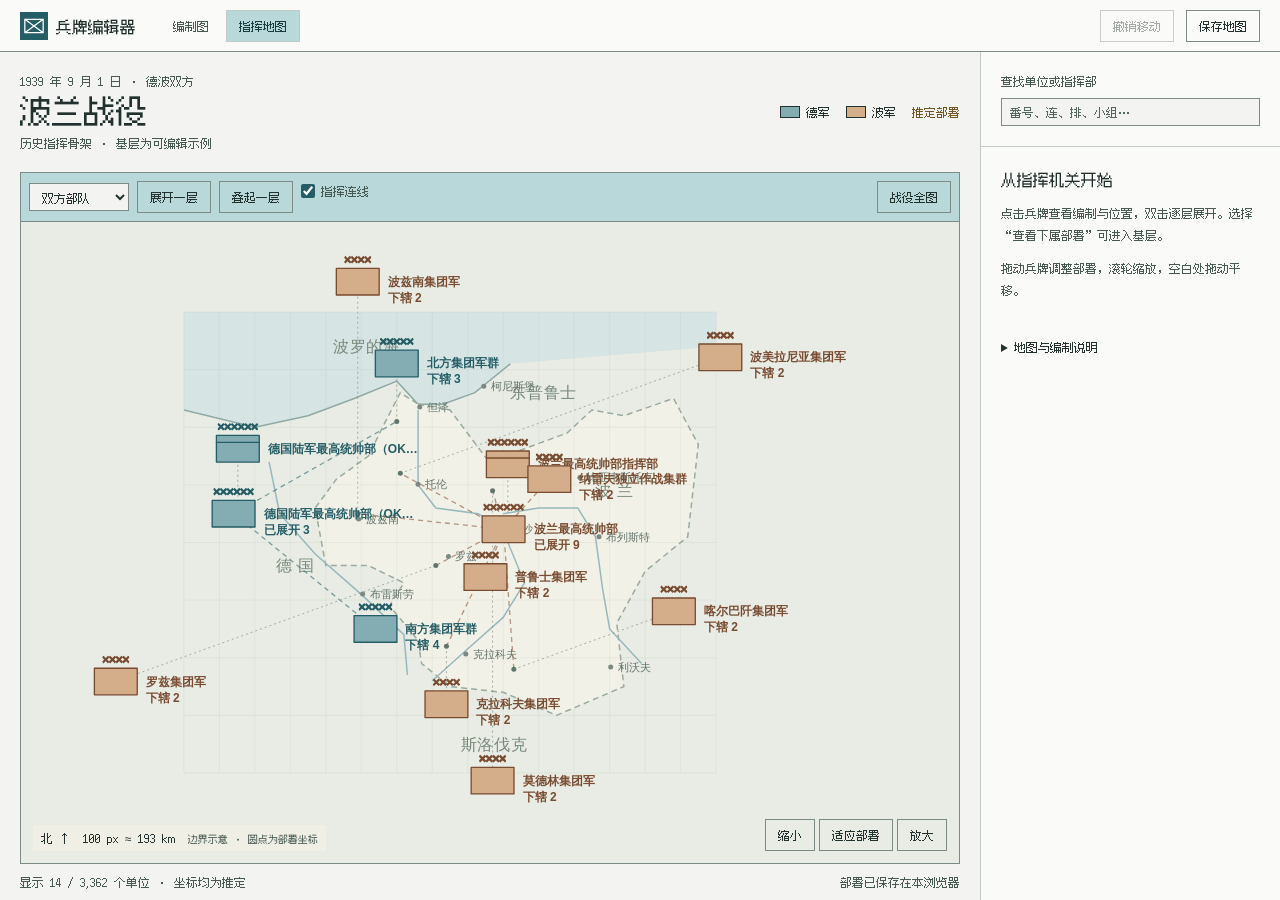
==== map.html @ c816767c "Add Poland campaign command map with editable unit deployments" ====
<!doctype html>
<html lang="zh-CN" data-skin="pixel" data-hud-palette="military" data-hud-scanlines="off">
<head>
  <meta charset="utf-8"><meta name="viewport" content="width=device-width, initial-scale=1">
  <meta name="theme-color" content="#f3f4f1"><title>波兰战役 · 指挥地图</title>
  <link rel="icon" href="data:image/svg+xml,%3Csvg xmlns='http://www.w3.org/2000/svg' viewBox='0 0 32 32'%3E%3Crect width='32' height='32' fill='%23245d65'/%3E%3Cpath d='M7 10h18v12H7zM7 10l18 12m0-12L7 22' stroke='white' fill='none'/%3E%3C/svg%3E">
  <link rel="stylesheet" href="assets/styles/editor.css"><link rel="stylesheet" href="assets/hud/fonts.css"><link rel="stylesheet" href="assets/hud/pixel-hud.css"><link rel="stylesheet" href="assets/styles/hud-editor.css"><link rel="stylesheet" href="assets/styles/map.css?v=command-map-1">
  <script src="src/core/config.js" defer></script><script src="src/data/presets.js" defer></script><script src="src/render/projection.js" defer></script><script src="src/render/symbols.js?v=rank-dot-spacing" defer></script><script src="src/data/poland-1939.js?v=command-map-1" defer></script><script src="src/map/model.js?v=command-map-1" defer></script><script src="src/map/controller.js?v=command-map-1" defer></script>
</head>
<body class="command-map-page">
<header class="topbar"><a class="brand" href="index.html"><span class="brand-mark"><svg viewBox="0 0 24 18"><path d="M1 1h22v16H1zM1 1l22 16M23 1 1 17" fill="none" stroke="currentColor" stroke-width="1.5"/></svg></span>兵牌编辑器</a><nav class="workspace-nav" aria-label="工作区"><a href="index.html">编制图</a><a href="map.html" aria-current="page">指挥地图</a></nav><div class="topbar-actions"><button id="map-undo" class="button hud-btn" disabled>撤销移动</button><button id="map-export" class="button hud-btn">保存地图</button></div></header>
<main class="map-shell">
<section class="map-workspace" aria-label="指挥地图工作区">
  <header class="map-heading"><div><p class="map-eyebrow">1939 年 9 月 1 日 · 德波双方</p><h1>波兰战役</h1><p class="map-note">历史指挥骨架 · 基层为可编辑示例</p></div><div class="map-legend"><span><i class="german-key"></i>德军</span><span><i class="polish-key"></i>波军</span><span class="estimate-tag">推定部署</span></div></header>
  <div class="map-toolbar"><label class="sr-only" for="map-side">显示阵营</label><select id="map-side"><option value="both">双方部队</option><option value="german">德军</option><option value="polish">波军</option></select><button id="map-expand" class="button hud-btn">展开一层</button><button id="map-collapse" class="button hud-btn">叠起一层</button><label class="map-check"><input type="checkbox" id="map-links" checked>指挥连线</label><button id="map-overview" class="button hud-btn">战役全图</button></div>
  <div class="map-board" id="map-board"><svg id="map-svg" role="group" tabindex="0" aria-label="可缩放和拖动的波兰战役指挥地图"><g id="map-world"><g id="map-geography"></g><g id="map-detail-grid"></g><g id="map-connections"></g><g id="map-anchors"></g><g id="map-markers"></g></g></svg><div class="map-focus" id="map-focus" hidden><button id="map-exit-focus" class="button hud-btn">返回全局</button><span id="map-focus-name"></span></div><div class="map-mapkey"><span>北 ↑</span><span id="map-scale"></span><small>边界示意 · 圆点为部署坐标</small></div><div class="map-zoom"><button id="map-zoom-out" class="button hud-btn">缩小</button><button id="map-fit" class="button hud-btn">适应部署</button><button id="map-zoom-in" class="button hud-btn">放大</button></div></div>
  <footer class="map-footer"><span id="map-status" role="status"></span><span id="map-save-status">部署保存在本浏览器</span></footer>
</section>
<aside class="map-sidebar" aria-label="指挥体系与位置">
  <div class="map-search"><label for="map-search">查找单位或指挥部</label><input id="map-search" type="search" placeholder="番号、连、排、小组…" autocomplete="off"><div id="map-search-results" hidden></div></div>
  <section id="map-inspector"><div class="map-empty"><h2>从指挥机关开始</h2><p>点击兵牌查看编制与位置，双击逐层展开。选择“查看下属部署”可进入基层。</p><p>拖动兵牌调整部署，滚轮缩放，空白处拖动平移。</p></div></section>
  <details class="map-sources"><summary>地图与编制说明</summary><p id="map-scope"></p><div id="map-source-links"></div><p>员额与装备仅统计本示例编制，不代表参战实际总数。所有单位和指挥部坐标均可编辑。</p></details>
</aside>
</main>
<div id="map-tooltip" class="map-tooltip" role="tooltip" hidden></div>
<div id="map-context" class="unit-context-menu" hidden><button data-map-action="toggle">展开 / 折叠下级</button><button data-map-action="focus">查看下属部署</button><button data-map-action="lock">锁定 / 解锁展开</button></div>
<div class="sr-only" id="map-announcement" aria-live="polite"></div>
</body></html>
---- assets/styles/editor.css ----
:root {
  color-scheme: light;
  --paper: #f7f8f6;
  --panel: #fcfdfa;
  --board: #eef2ef;
  --line: #dce2de;
  --text: #1e2b2b;
  --secondary: #4e5d5b;
  --muted: #5e6d69;
  --accent: #1c5961;
  --accent-dark: #174952;
  --accent-light: #d7e8e8;
  --control: 6px;
  --ease: cubic-bezier(.2, .65, .3, 1);
  font: 14px/1.45 -apple-system, BlinkMacSystemFont, "PingFang SC", "Microsoft YaHei", "Noto Sans CJK SC", sans-serif;
  font-variant-numeric: tabular-nums;
  color: var(--text);
  background: var(--paper);
}
*, *::before, *::after { box-sizing: border-box; }
body, h1, h2, h3, p { margin: 0; }
button, input, select { font: inherit; color: inherit; }
button { cursor: pointer; }
button, input, select { -webkit-tap-highlight-color: transparent; }
button { transition: background-color 120ms var(--ease), color 120ms var(--ease), border-color 120ms var(--ease); }
button:disabled { cursor: default; opacity: .36; }
:focus-visible { outline: 2px solid var(--accent); outline-offset: 2px; }
[hidden] { display: none !important; }
.unit-context-menu {
  position: fixed;
  z-index: 100;
  min-width: 176px;
  max-width: calc(100vw - 16px);
  padding: 4px;
  border: 1px solid var(--line);
  border-radius: var(--control);
  background: var(--panel);
  box-shadow: 0 4px 16px #1e2b2b18;
}
.unit-context-menu button {
  display: block;
  width: 100%;
  min-height: 32px;
  padding: 6px 12px;
  border: 0;
  border-radius: 3px;
  background: transparent;
  text-align: left;
}
.unit-context-menu button:hover:not(:disabled), .unit-context-menu button:focus-visible {
  background: #e5edeb;
}
.muted { color: var(--muted); }
[data-icon] { display: inline-grid; place-items: center; flex: none; }
.icon { width: 16px; height: 16px; display: block; }
.icon-button {
  width: 32px;
  height: 32px;
  display: inline-grid;
  place-items: center;
  padding: 0;
  border: 1px solid transparent;
  border-radius: var(--control);
  color: var(--secondary);
  background: transparent;
}
.icon-button:hover:not(:disabled), .secondary:hover { color: var(--text); background: #ebefeb; }
.icon-button[aria-pressed="true"] { color: var(--accent); background: #e5edeb; border-color: #d8e3df; }
.button {
  min-height: 36px;
  display: inline-flex;
  align-items: center;
  justify-content: center;
  gap: 8px;
  padding: 0 12px;
  border: 1px solid transparent;
  border-radius: var(--control);
  font-weight: 500;
  white-space: nowrap;
}
.primary { background: var(--accent); color: white; }
.primary:hover { background: var(--accent-dark); }
.secondary { border-color: var(--line); background: var(--panel); color: var(--secondary); }

.topbar {
  height: 64px;
  display: flex;
  align-items: center;
  gap: 20px;
  padding: 0 24px;
  border-bottom: 1px solid var(--line);
  background: var(--panel);
}
.brand { display: flex; align-items: center; gap: 12px; white-space: nowrap; font-size: 17px; font-weight: 600; }
.brand-mark { width: 36px; height: 36px; display: grid; place-items: center; border-radius: var(--control); background: var(--accent); }
.brand-mark svg { width: 22px; height: 17px; color: white; }
.topbar-section { padding-left: 20px; border-left: 1px solid var(--line); color: var(--muted); font-size: 13px; }
.topbar-actions { display: flex; align-items: center; gap: 16px; margin-left: auto; }
.history { display: flex; gap: 4px; padding-right: 16px; border-right: 1px solid var(--line); }
.preset-edit-actions { display: flex; gap: 8px; }
.workbench { display: grid; grid-template-columns: minmax(0, 1fr) 288px; height: calc(100dvh - 64px); min-height: 560px; }
.workspace { display: flex; flex-direction: column; min-width: 0; padding: 24px 32px 0; }
.document-head { display: flex; align-items: flex-end; justify-content: space-between; gap: 16px; margin-bottom: 20px; }
.document-info { min-width: 0; }
.chart-library { position: relative; width: fit-content; }
.section-index { display: flex; align-items: center; gap: 6px; color: var(--accent); font-size: 12px; font-weight: 500; cursor: pointer; list-style: none; min-height: 28px; border-radius: var(--control); }
.section-index::-webkit-details-marker { display: none; }
.section-index:hover { color: var(--accent-dark); }
.section-index [data-icon="chevron"] .icon { width: 12px; height: 12px; }
.chart-library[open] [data-icon="chevron"] { transform: rotate(180deg); }
.library-panel { position: absolute; z-index: 4; top: calc(100% + 4px); left: 0; width: min(300px, calc(100vw - 32px)); border: 1px solid #ccd8d4; border-radius: 8px; background: var(--panel); box-shadow: 0 4px 16px #1e2b2b10; }
.library-head { display: flex; align-items: baseline; justify-content: space-between; padding: 12px 12px 8px; color: var(--muted); font-size: 12px; }
.library-head h2 { color: var(--text); font-size: 13px; font-weight: 600; }
.chart-list { display: grid; gap: 4px; padding: 4px 8px 8px; max-height: min(320px, 52dvh); overflow: auto; }
.chart-list-row { display: grid; grid-template-columns: minmax(0, 1fr) 32px; align-items: center; gap: 4px; }
.chart-delete:hover { color: #853d36; }
.chart-entry { width: 100%; display: grid; grid-template-columns: 20px minmax(0, 1fr) 16px; gap: 8px; align-items: center; text-align: left; padding: 8px; border: 1px solid transparent; border-radius: var(--control); background: transparent; }
.chart-entry:hover { background: #eef3ef; }
.chart-entry[aria-current="true"] { border-color: #d8e3df; background: #e5edeb; }
.chart-entry > [data-icon] { color: var(--accent); }
.chart-entry-name { display: block; white-space: nowrap; overflow: hidden; text-overflow: ellipsis; }
.chart-entry-detail { display: block; color: var(--muted); font-size: 12px; }
.title-line { display: flex; align-items: center; gap: 8px; margin: 4px 0; min-height: 48px; }
h1 { font-family: "Songti SC", "Noto Serif CJK SC", SimSun, serif; font-size: 40px; line-height: 1.2; font-weight: 600; overflow: hidden; white-space: nowrap; text-overflow: ellipsis; }
#chart-description { font-size: 13px; }
#title-input { width: min(100%, 360px); font-size: 28px; line-height: 1.3; padding: 4px 8px; }
.document-actions { display: flex; flex-wrap: wrap; justify-content: flex-end; gap: 6px; margin-bottom: 2px; }
.document-actions .button { white-space: nowrap; }

.drawing {
  position: relative;
  display: flex;
  flex-direction: column;
  flex: 1;
  min-height: 360px;
  border: 1px solid #ccd8d4;
  border-radius: 8px;
  background: var(--board);
}
.drawing-head {
  display: flex;
  align-items: center;
  justify-content: space-between;
  height: 48px;
  flex: none;
  padding: 0 12px 0 16px;
  border-bottom: 1px solid var(--line);
  border-radius: 7px 7px 0 0;
  background: #f4f7f4;
}
.drawing-label, .view-tools { display: flex; align-items: center; gap: 8px; color: var(--secondary); }
.drawing-label h2 { font-size: 13px; font-weight: 500; }
.view-tools { gap: 4px; }
.stage {
  position: relative;
  flex: 1;
  overflow: clip;
  border-radius: 0 0 7px 7px;
  isolation: isolate;
  touch-action: none;
  user-select: none;
  background-image: radial-gradient(circle, #bccac4 0.75px, transparent 1px);
  background-size: var(--grid-step, 20px) var(--grid-step, 20px);
  background-position: var(--grid-x, 0) var(--grid-y, 0);
}
.stage:focus-visible { outline-offset: -2px; }
.stage.is-pan, .stage.is-pan .unit { cursor: grab; }
.stage.is-panning, .stage.is-panning .unit { cursor: grabbing; }
.stage.is-placing, .stage.is-placing .unit { cursor: crosshair; }
.world { position: absolute; inset: 0 auto auto 0; transform-origin: 0 0; }
.connections { position: absolute; width: 1px; height: 1px; overflow: visible; pointer-events: none; }
.connections path { fill: none; stroke: #708e8b; stroke-width: 1.5; stroke-linejoin: round; }
.units { position: absolute; inset: 0 auto auto 0; }
.unit {
  position: absolute;
  display: grid;
  justify-items: center;
  grid-template-columns: minmax(0, 1fr);
  grid-template-rows: 18px 48px 24px;
  width: 76px;
  padding: 0;
  transform: translate(-50%, -42px);
  border: 0;
  background: transparent;
  cursor: grab;
}
.unit-rank { align-self: end; height: 18px; color: var(--accent-dark); }
.rank-mark { display: block; width: 32px; height: 16px; }
.unit-symbol { display: block; width: 76px; height: 48px; color: #174c55; overflow: visible; }
.symbol-frame { fill: #76b6c0; }
.symbol-ink { fill: none; stroke: currentColor; stroke-width: 2.3; stroke-linecap: round; stroke-linejoin: round; }
.symbol-ink .dot { fill: currentColor; stroke: none; }
.unit-label {
  align-self: center;
  max-width: 144px;
  overflow: hidden;
  white-space: nowrap;
  text-overflow: ellipsis;
  padding: 0 4px;
  background: transparent;
  line-height: var(--label-height, 20px);
  font-size: var(--label-size, 14px);
  font-weight: 500;
}
.unit.root .unit-label { font-weight: 600; }
.unit.has-strength { grid-template-rows: 18px 48px minmax(36px, auto); }
.plate-strength { display: block; color: var(--secondary); font-size: max(12px, calc(var(--label-size, 14px) * .85)); line-height: 1.2; font-weight: 400; }
.unit.has-composition { grid-template-rows: 18px 48px; }
.unit.has-composition .unit-label { position: absolute; top: 16px; left: calc(100% + 12px); max-width: 156px; text-align: left; font-size: clamp(14px, var(--label-size, 14px), 20px); line-height: 20px; }
.unit.has-composition .plate-strength { font-size: clamp(12px, calc(var(--label-size, 14px) * .9), 17px); line-height: 16px; }
.unit.label-right .unit-label { position: absolute; left: calc(100% + 12px); top: 20px; }
.unit.reference-root .unit-symbol { transform: scale(1.28); }
.unit.reference-root .unit-rank { transform: translateY(-6px); }
.unit.reference-root .unit-label { left: calc(100% + 20px); }
.stack-frame { fill: #5e9ca8; }
.stack-count { position: absolute; top: 44px; left: calc(100% + 16px); white-space: nowrap; padding: 0 3px; background: transparent; color: var(--accent); font-size: max(12px, calc(var(--label-size, 14px) * .85)); line-height: 16px; pointer-events: none; }
.unit-lock { position: absolute; top: 2px; right: 3px; color: var(--accent-dark); pointer-events: none; }
.unit-lock .icon { display: block; width: 13px; height: 13px; }
.unit-disclosure { position: absolute; top: 2px; left: 3px; color: var(--accent-dark); pointer-events: none; }
.unit-disclosure .icon { display: block; width: 13px; height: 13px; }
.unit[aria-expanded="false"] .unit-disclosure { transform: rotate(-90deg); }
.formation-tools { display: flex; gap: 4px; margin-left: auto; margin-right: 12px; }
.formation-tools .button { min-height: 28px; padding-inline: 6px; font-size: 12px; }
.canvas-tip.is-feedback { color: #853d36; }
.unit::after {
  content: "";
  position: absolute;
  top: 14px;
  left: -4px;
  width: 84px;
  height: 56px;
  pointer-events: none;
  border: 1px solid transparent;
  border-radius: 2px;
}
.unit:hover::after, .unit[aria-pressed="true"]::after { border-color: #628d8d; }
.unit.reference-root::after { top: 8px; left: -14px; width: 104px; height: 68px; }
.unit.drop-target::after { border: 2px dashed var(--accent); }
.unit.moving { opacity: .6; }
.drawing-foot { position: absolute; inset: auto 12px 12px 16px; display: flex; align-items: center; justify-content: space-between; gap: 12px; pointer-events: none; }
.canvas-tip { font-size: 12px; color: var(--secondary); background: var(--board); }
kbd { display: inline-block; padding: 1px 5px; margin-right: 4px; background: var(--panel); border: 1px solid #cbd7d1; border-radius: 4px; font: inherit; }
.zoom { display: flex; align-items: center; gap: 2px; padding: 2px; pointer-events: auto; background: var(--panel); border: 1px solid #d2dcd7; border-radius: 7px; }
.zoom .icon-button { width: 28px; height: 28px; }
.zoom .zoom-action { width: auto; padding: 0 6px; white-space: nowrap; font-size: 12px; }
#zoom-level { width: 44px; text-align: center; color: var(--secondary); font-size: 12px; }
.zoom-divider { width: 1px; height: 16px; background: var(--line); margin: 0 2px; }
.empty-state {
  position: absolute;
  inset: 0;
  display: grid;
  place-content: center;
  justify-items: center;
  gap: 8px;
  text-align: center;
  pointer-events: none;
}
#empty-symbol { margin-bottom: 8px; color: var(--accent); }
.empty-state h3 { font-size: 18px; font-weight: 500; }
.empty-state p { color: var(--secondary); }
.statusbar { display: flex; align-items: center; justify-content: space-between; gap: 8px; flex: 0 0 44px; color: var(--muted); font-size: 12px; }
.save-status { display: flex; align-items: center; gap: 6px; }
.save-status [data-icon] { color: var(--accent); }

.sidebar { min-width: 0; overflow: auto; background: var(--panel); border-left: 1px solid var(--line); }
.panel-tabs { display: flex; gap: 16px; padding: 0 16px; border-bottom: 1px solid var(--line); }
.panel-tabs button { position: relative; flex: 1; height: 52px; border: 0; border-bottom: 2px solid transparent; background: transparent; color: var(--muted); font-weight: 500; }
.panel-tabs button:hover { color: var(--accent); background: #f4f7f3; }
.panel-tabs [aria-selected="true"] { border-bottom-color: var(--accent); color: var(--accent); }
.panel-tabs button:focus-visible { outline-offset: -4px; }
[role="tabpanel"] { padding: 20px 16px 24px; }
.panel-intro { margin-bottom: 20px; }
.panel-intro h2 { display: flex; align-items: baseline; justify-content: space-between; font-size: 17px; font-weight: 600; margin-bottom: 4px; }
.panel-intro h2 span { color: var(--muted); font-size: 12px; font-weight: 400; }
.panel-intro p, .panel-placeholder { color: var(--muted); font-size: 13px; }
.preset-heading { display: flex; align-items: center; justify-content: space-between; gap: 8px; margin-bottom: 8px; }
.preset-heading h2 { margin: 0; }
#manage-presets { min-height: 32px; padding-inline: 8px; font-size: 12px; }
.palette-modes { display: flex; align-items: center; gap: 4px; margin-bottom: 16px; }
.palette-modes .button { min-height: 32px; padding-inline: 8px; background: transparent; color: var(--secondary); font-size: 12px; }
.palette-modes .button:hover { background: #eef3ef; }
.palette-modes [aria-pressed="true"] { border-color: #d8e3df; background: #e5edeb; color: var(--accent); }
#preset-count { margin-left: auto; color: var(--muted); font-size: 12px; }
.preset-group + .preset-group { margin-top: 20px; }
.preset-group h3, .placement-guide h3 { margin-bottom: 8px; color: var(--secondary); font-size: 12px; font-weight: 500; }
.preset-grid { display: grid; grid-template-columns: repeat(2, minmax(0, 1fr)); gap: 8px; }
.preset {
  position: relative;
  min-height: 76px;
  display: grid;
  place-items: center;
  align-content: center;
  gap: 4px;
  padding: 4px 8px 8px;
  border: 1px solid var(--line);
  border-radius: 6px;
  background: #f7f9f6;
  cursor: grab;
  touch-action: none;
  user-select: none;
}
.preset:hover { border-color: #a9c0ba; background: #edf4f0; }
.preset[aria-pressed="true"] { border-color: var(--accent); background: #e5efed; }
.preset-mark { display: grid; justify-items: center; color: var(--accent); }
.preset-mark .rank-mark { width: 24px; height: 12px; }
.preset-mark .unit-symbol { width: 42px; height: 27px; }
.preset-name { font-size: 13px; line-height: 16px; }
.formation-palette .preset-grid { grid-template-columns: 1fr; gap: 4px; }
.formation-palette .preset { min-height: 48px; display: grid; grid-template-columns: 44px minmax(0, 1fr); justify-items: start; gap: 8px; padding: 4px 24px 4px 8px; text-align: left; }
.formation-palette .preset-mark .rank-mark { height: 10px; }
.formation-palette .preset-mark .unit-symbol { width: 32px; height: 20px; }
.formation-palette .preset-copy { min-width: 0; }
.formation-palette .preset-name, .preset-detail { display: block; overflow: hidden; white-space: nowrap; text-overflow: ellipsis; }
.preset-detail { margin-top: 2px; color: var(--muted); font-size: 12px; line-height: 16px; }
.preset-grip { position: absolute; top: 6px; right: 6px; color: #6f827c; }
.placement-guide { margin-top: 24px; padding-top: 16px; border-top: 1px solid var(--line); }
.placement-guide > div { display: flex; align-items: flex-start; gap: 8px; margin-top: 12px; color: var(--secondary); }
.placement-guide > div > span { margin-top: 1px; }
.placement-guide strong, .placement-guide small { display: block; font-size: 12px; font-weight: 400; }
.placement-guide small { margin-top: 2px; color: var(--muted); }
.inspector-preview { display: grid; justify-items: center; gap: 8px; padding: 16px 8px; margin-bottom: 16px; background: var(--board); border: 1px solid var(--line); border-radius: 8px; overflow-wrap: anywhere; }
#inspector-symbol { display: grid; justify-items: center; color: var(--accent); }
#inspector-caption { color: var(--secondary); }
label { display: grid; gap: 4px; margin-bottom: 12px; color: var(--secondary); font-size: 13px; }
input, select { min-width: 0; width: 100%; height: 36px; padding: 0 8px; border: 1px solid #cbd7d1; border-radius: var(--control); background: var(--panel); color: var(--text); }
.delete-button { margin-top: 4px; color: #853d36; border-color: #e9d9d2; background: transparent; }
.delete-button:hover { background: #f4eae5; }
#fold-peers { margin-right: 4px; margin-top: 4px; }
#fold-branch { margin-right: 4px; margin-top: 4px; }
.unit-meta { color: var(--secondary); margin-bottom: 8px; font-size: 13px; }
.preset-parts { min-width: 0; padding: 0; margin: 0 0 12px; border: 0; }
.preset-parts legend { padding: 0; margin-bottom: 4px; color: var(--secondary); font-size: 13px; }
.drag-preview { position: fixed; z-index: 10; left: 0; top: 0; color: var(--accent); pointer-events: none; }
.drag-preview .rank-mark { margin: 0 auto; }
dialog { max-width: min(400px, calc(100vw - 32px)); width: 100%; padding: 24px; color: var(--text); background: var(--panel); border: 1px solid #cbd7d1; border-radius: 12px; }
dialog::backdrop { background: #1e2b2b48; }
dialog h2 { font-size: 20px; font-weight: 500; }
dialog p { margin: 8px 0 16px; color: var(--secondary); }
.dialog-actions { display: flex; justify-content: flex-end; gap: 8px; margin-top: 20px; }
#preset-dialog, #preset-manager { max-width: min(480px, calc(100vw - 24px)); max-height: calc(100dvh - 24px); }
.manager-heading { display: flex; justify-content: space-between; align-items: center; gap: 8px; }
.manager-heading .button { font-size: 12px; padding-inline: 8px; min-height: 32px; }
.manager-catalog { margin: 20px 0 16px; }
.manager-catalog h3 { color: var(--secondary); font-size: 13px; font-weight: 500; margin-bottom: 8px; }
#whole-preset-list { display: grid; gap: 4px; max-height: 38dvh; overflow: auto; }
.whole-preset-row { display: grid; grid-template-columns: minmax(0, 1fr) auto auto 32px; gap: 8px; align-items: center; padding: 8px; border: 1px solid var(--line); border-radius: var(--control); }
.whole-preset-row .button { min-height: 32px; padding-inline: 8px; font-size: 12px; }
.whole-preset-row .icon-button { grid-column: 4; }
#open-template-canvas { margin-bottom: 12px; }
#edit-unit-staff { margin: 0 4px 8px 0; }
#staff-dialog { max-width: min(480px, calc(100vw - 24px)); max-height: calc(100dvh - 24px); }
.staff-columns, .staff-row { display: grid; grid-template-columns: minmax(0, 1fr) 64px 40px 32px; gap: 8px; align-items: center; }
.staff-columns { margin-bottom: 8px; color: var(--secondary); font-size: 12px; }
.staff-row { margin-bottom: 8px; }
.staff-row input[type="checkbox"] { width: 16px; height: 16px; margin: 0; justify-self: center; accent-color: var(--accent); }
#staff-dialog #staff-total { margin-bottom: 0; }
#staff-dialog .dialog-error { color: #853d36; font-size: 13px; }
#preset-manager .dialog-error, #delete-dialog .dialog-error { color: #853d36; font-size: 13px; }
#delete-dialog .delete-button { margin: 0; }
.preset-picker { margin-top: 16px; }
.preset-form-grid { display: grid; grid-template-columns: repeat(2, minmax(0, 1fr)); gap: 8px; }
.preset-parts p { margin: 0 0 8px; font-size: 12px; color: var(--muted); }
.part-row { display: grid; grid-template-columns: minmax(0, 1fr) 64px 32px; align-items: center; gap: 8px; margin-bottom: 8px; }
#preset-dialog .preset-error { color: #853d36; font-size: 13px; }
.sr-only { position: absolute; width: 1px; height: 1px; padding: 0; margin: -1px; overflow: hidden; clip-path: inset(50%); white-space: nowrap; }

@media (max-width: 1000px) {
  .workbench { grid-template-columns: minmax(0, 1fr) 248px; }
  .workspace { padding-inline: 20px; }
}
@media (max-width: 700px) {
  .topbar { height: 56px; padding: 0 12px; gap: 8px; }
  .brand { font-size: 15px; gap: 8px; }
  .brand-mark { width: 32px; height: 32px; }
  .topbar-section { display: none; }
  .topbar-actions { gap: 8px; }
  .history { padding-right: 4px; gap: 0; }
  .workbench { display: flex; flex-direction: column; height: auto; min-height: calc(100dvh - 56px); }
  .workspace { padding: 12px 12px 0; flex: 1; }
  .document-head { margin-bottom: 12px; gap: 8px; }
  .title-line { min-height: 36px; }
  h1 { font-size: 28px; }
  .drawing { height: clamp(300px, 51dvh, 520px); flex: none; min-height: 0; }
  .statusbar { flex-basis: 32px; }
  .sidebar { border: 0; border-top: 1px solid var(--line); }
  .panel-tabs button { height: 44px; }
  [role="tabpanel"] { padding-top: 12px; }
  #preset-groups { display: flex; flex-wrap: wrap; gap: 12px; }
  .preset-group { flex: 1 0 min(100%, 280px); }
  .preset-group + .preset-group { margin-top: 0; }
  .preset-grid { grid-template-columns: repeat(4, minmax(0, 1fr)); }
  .formation-palette .preset-grid { grid-template-columns: repeat(2, minmax(0, 1fr)); }
  .formation-palette .preset { padding-right: 8px; }
  .panel-intro { margin-bottom: 12px; }
  .placement-guide { display: none; }
  .preset { min-height: 64px; }
  .preset-grip { display: none; }
  .canvas-tip kbd { display: none; }
}
@media (max-width: 760px) {
  .drawing-head { height: auto; min-height: 40px; flex-wrap: wrap; gap: 4px; padding-block: 4px 8px; }
  .formation-tools { order: 1; flex-basis: 100%; margin: 0; }
  .formation-tools .button { flex: 1; }
}
@media (max-width: 400px) {
  .topbar:has(.preset-edit-actions:not([hidden])) .brand > span:last-child { display: none; }
  .preset-edit-actions { gap: 4px; }
  .preset-edit-actions .button { padding-inline: 8px; }
}
@media (prefers-reduced-motion: reduce) {
  button { transition: none; }
}

.unit.moving { pointer-events: none; }
.save-failed [data-icon] { display: none; }
#empty-symbol .rank-mark { margin-inline: auto; }
---- assets/hud/fonts.css ----
/* Fusion Pixel by TakWolf. SIL Open Font License 1.1, see FONT-LICENSE. */
@font-face {
  font-family: "Fusion Pixel 12px Proportional SC";
  font-style: normal;
  font-weight: 400;
  font-display: swap;
  src: url("./fusion-pixel-12px-proportional-sc-latin-400-normal.woff2") format("woff2");
}
@font-face {
  font-family: "Fusion Pixel 12px Monospaced SC";
  font-style: normal;
  font-weight: 400;
  font-display: swap;
  src: url("./fusion-pixel-12px-monospaced-sc-latin-400-normal.woff2") format("woff2");
}
---- assets/hud/pixel-hud.css ----
/*!
 * Pixel HUD skin: a flight-computer look for any web page.
 * Pixel CJK type, square edges, title-bar strips, CRT scanlines, gauge
 * sliders, lamp switches and inverted keys, layered over a palette.
 *
 * Turn it on with data-skin="pixel" on <html> (or any container).
 * Colors come from --hud-* tokens: load palettes.css and pick one with
 * data-hud-palette, or map your app's own colors onto the tokens
 * (references/integration.md). Fonts: fonts.css.
 *
 * MIT. Fusion Pixel font: OFL-1.1, TakWolf.
 */

/* ------------------------------------------------------------------
   Tokens. :where() keeps every default at zero specificity, so a
   palette or your own mapping always wins without !important.
   ------------------------------------------------------------------ */
:where(:root) {
  /* Surfaces and text (Starward palette as the fallback). */
  --hud-bg: #050a17;
  --hud-panel: #0a1530;
  --hud-hover: #12244a;
  --hud-selected: #1a3363;
  --hud-border: #4f86c6;
  --hud-text: #dbe9fb;
  --hud-text-muted: #aac6e6;
  --hud-text-dim: #8fb0d6;
  --hud-accent: #8fd3ff;
  --hud-accent-contrast: #04102a;

  /* HUD roles, derived from the above unless a palette sets them. */
  --hud-bar: var(--hud-accent);            /* title bars, selected tabs, keys on hover */
  --hud-bar-text: var(--hud-accent-contrast);
  --hud-green: #5cd98a;                    /* "on": lamps, emphasis, focus, caret */
  --hud-green-contrast: #06210f;           /* text on a green key */
  --hud-yellow: #ffd23f;                   /* values, tags, inline code */
  --hud-orange: #ff9a2e;                   /* notes, warnings */
  --hud-red: #ff5d5d;                      /* danger */
  --hud-info: #6366f1;                     /* a second action color */
  --hud-scanline: rgba(0, 0, 0, 0.16);     /* 0 to turn the lines off */

  /* Type. The pixel faces are drawn on a 12px grid: 12/24px stay sharpest. */
  --hud-font: "Fusion Pixel 12px Proportional SC", "Fusion Pixel 12px Monospaced SC", "PingFang SC", "Microsoft YaHei", sans-serif;
  --hud-font-mono: "Fusion Pixel 12px Monospaced SC", "Fusion Pixel 12px Proportional SC", ui-monospace, monospace;

  /* Soft tints used by table and code heads. */
  --hud-bar-soft: color-mix(in srgb, var(--hud-bar) 22%, var(--hud-bg));
  --hud-bar-line: color-mix(in srgb, var(--hud-bar) 60%, var(--hud-bg));

  /* Spacing: a 4px grid, 2px for details (references/design-system.md). */
  --hud-space-1: 2px;
  --hud-space-2: 4px;
  --hud-space-3: 8px;
  --hud-space-4: 12px;
  --hud-space-5: 16px;
  --hud-space-6: 24px;
  --hud-space-7: 32px;

  /* Type scale. 12 and 24 sit on the pixel grid and are the sharpest. */
  --hud-text-xs: 12px;
  --hud-text-sm: 14px;
  --hud-text-md: 16px;
  --hud-text-lg: 24px;
  --hud-text-xl: 36px;

  /* Control heights: small, default, large. */
  --hud-control-sm: 24px;
  --hud-control-md: 28px;
  --hud-control-lg: 32px;

  /* Overlays only: a hard, offset shadow, like a panel laid over the screen. */
  --hud-shadow: 3px 3px 0 0 color-mix(in srgb, #000 45%, transparent);
}

/* ------------------------------------------------------------------
   Globals under the skin: type, edges, selection, scrollbars, focus,
   scanlines. Nothing here changes layout.
   ------------------------------------------------------------------ */
[data-skin="pixel"] {
  font-family: var(--hud-font);
  font-size: var(--hud-text-sm);
  line-height: 1.6;
  color: var(--hud-text);
  background: var(--hud-bg);
  -webkit-font-smoothing: none;
  -moz-osx-font-smoothing: auto;
  text-rendering: optimizeSpeed;
}
/* Without a palette the Starward defaults apply, which are dark. */
[data-skin="pixel"]:not([data-hud-palette]) { color-scheme: dark; }
[data-skin="pixel"] :is(code, kbd, samp, pre, .hud-mono) {
  font-family: var(--hud-font-mono);
}

/* Square, hard-edged everything. !important beats inline and utility radii. */
[data-skin="pixel"],
[data-skin="pixel"] *,
[data-skin="pixel"] *::before,
[data-skin="pixel"] *::after {
  border-radius: 0 !important;
}

/* Control sizes are outer sizes (the spec's 24/28/32px), whatever the page's box model. */
[data-skin="pixel"] :is(input, textarea, select, button, .hud-btn, .hud-icon-btn, .hud-tab, .hud-switch, .hud-gauge, .hud-badge, .hud-menu__item) { box-sizing: border-box; }

/* Classes that set display must never show what the page hides. */
[data-skin="pixel"] [hidden] { display: none !important; }

[data-skin="pixel"] ::selection {
  background: var(--hud-bar);
  color: var(--hud-bar-text);
}

[data-skin="pixel"] :focus-visible {
  outline: 1px solid var(--hud-green);
  outline-offset: 1px;
}

[data-skin="pixel"] ::-webkit-scrollbar { width: 10px; height: 10px; }
[data-skin="pixel"] ::-webkit-scrollbar-track { background: var(--hud-panel); }
[data-skin="pixel"] ::-webkit-scrollbar-thumb { background: var(--hud-border); }
[data-skin="pixel"] ::-webkit-scrollbar-thumb:hover { background: var(--hud-accent); }
[data-skin="pixel"] { scrollbar-color: var(--hud-border) var(--hud-panel); }

/* CRT scanlines over the page when the skin is on <html>; they never take
   pointer events. Off with data-hud-scanlines="off" on <html>. A skin scoped to
   a container gets them only on elements with .hud-scanlines (a positioned box). */
html[data-skin="pixel"]:not([data-hud-scanlines="off"]) body::after,
[data-skin="pixel"] .hud-scanlines::after {
  content: "";
  position: fixed;
  inset: 0;
  z-index: 2147483000;
  pointer-events: none;
  background: repeating-linear-gradient(
    to bottom,
    transparent 0,
    transparent 2px,
    var(--hud-scanline) 2px,
    var(--hud-scanline) 3px
  );
}
[data-skin="pixel"] .hud-scanlines { position: relative; }
[data-skin="pixel"] .hud-scanlines::after { position: absolute; z-index: 1; }
@media print {
  html[data-skin="pixel"] body::after,
  [data-skin="pixel"] .hud-scanlines::after { display: none; }
}

/* ------------------------------------------------------------------
   Form controls that need no class.
   ------------------------------------------------------------------ */
[data-skin="pixel"] :is(input:not([type="range"]):not([type="checkbox"]):not([type="radio"]), textarea, select) {
  font: inherit;
  color: var(--hud-text);
  background: var(--hud-bg);
  border: 1px solid var(--hud-border);
  padding: 4px 8px;
}
[data-skin="pixel"] :is(input, textarea, select):focus {
  border-color: var(--hud-accent);
  outline: none;
  box-shadow: 0 0 0 1px var(--hud-bg), 0 0 0 2px color-mix(in srgb, var(--hud-accent) 25%, transparent);
}
[data-skin="pixel"] ::placeholder { color: var(--hud-text-dim); }
[data-skin="pixel"] :is(input[type="checkbox"], input[type="radio"]) { accent-color: var(--hud-green); }

/* Range: a segmented gauge track and a square block thumb. */
[data-skin="pixel"] input[type="range"] {
  -webkit-appearance: none;
  appearance: none;
  height: 18px;
  background: transparent;
  cursor: pointer;
}
[data-skin="pixel"] input[type="range"]::-webkit-slider-runnable-track {
  height: 10px;
  border: 1px solid var(--hud-border);
  background:
    repeating-linear-gradient(to right, color-mix(in srgb, var(--hud-accent) 35%, transparent) 0 3px, transparent 3px 5px) 2px 2px / calc(100% - 4px) 4px no-repeat,
    var(--hud-panel);
}
[data-skin="pixel"] input[type="range"]::-moz-range-track {
  height: 8px;
  border: 1px solid var(--hud-border);
  background:
    repeating-linear-gradient(to right, color-mix(in srgb, var(--hud-accent) 35%, transparent) 0 3px, transparent 3px 5px) 2px 2px / calc(100% - 4px) 4px no-repeat,
    var(--hud-panel);
}
[data-skin="pixel"] input[type="range"]::-moz-range-progress {
  height: 8px;
  background: repeating-linear-gradient(to right, var(--hud-green) 0 3px, transparent 3px 5px);
}
[data-skin="pixel"] input[type="range"]::-webkit-slider-thumb {
  -webkit-appearance: none;
  appearance: none;
  width: 10px;
  height: 18px;
  margin-top: -5px;
  border: 1px solid var(--hud-bar-text);
  background: var(--hud-bar);
  box-shadow: 0 0 0 1px var(--hud-bar), inset 0 -3px 0 color-mix(in srgb, var(--hud-bar-text) 25%, transparent);
}
[data-skin="pixel"] input[type="range"]::-moz-range-thumb {
  width: 8px;
  height: 16px;
  border: 1px solid var(--hud-bar-text);
  background: var(--hud-bar);
}
[data-skin="pixel"] input[type="range"]:is(:hover, :active)::-webkit-slider-thumb {
  background: var(--hud-green);
  box-shadow: 0 0 0 1px var(--hud-green);
}
[data-skin="pixel"] input[type="range"]:hover::-moz-range-thumb { background: var(--hud-green); }
[data-skin="pixel"] input[type="range"]:disabled { cursor: default; opacity: 0.5; }

/* ------------------------------------------------------------------
   Panels and title bars.
   .hud-panel           a ruled box
   .hud-titlebar        the sky strip on top of a panel (dark text)
   .hud-subhead         a quieter, ruled sub-heading inside a panel
   ------------------------------------------------------------------ */
[data-skin="pixel"] .hud-panel {
  background: var(--hud-panel);
  border: 1px solid var(--hud-border);
}
[data-skin="pixel"] .hud-titlebar {
  display: flex;
  align-items: center;
  gap: 8px;
  min-height: 24px;
  padding: 2px 8px;
  background: var(--hud-bar);
  color: var(--hud-bar-text);
  letter-spacing: 0.06em;
}
[data-skin="pixel"] .hud-titlebar :is(button, a, span, svg) { color: inherit; }
[data-skin="pixel"] .hud-titlebar :is(h1, h2, h3, h4) { margin: 0; font: inherit; font-size: var(--hud-text-sm); font-weight: 400; }
[data-skin="pixel"] .hud-titlebar__actions { margin-left: auto; display: flex; gap: var(--hud-space-1); }
[data-skin="pixel"] .hud-titlebar .hud-icon-btn { width: 22px; height: 22px; }
[data-skin="pixel"] .hud-panel__body { padding: var(--hud-space-4); }
[data-skin="pixel"] .hud-subhead {
  padding: 4px 8px;
  color: var(--hud-accent);
  border-bottom: 1px solid var(--hud-border);
  letter-spacing: 0.04em;
}

/* ------------------------------------------------------------------
   Keys (buttons).
   .hud-btn                         outlined key; lights up (inverts) on hover
   .hud-btn.is-solid[data-intent]   solid key in an intent color:
                                    accent (default) | go | warn | info | danger
   .hud-icon-btn                    square icon key; inverts on hover,
                                    the other way round on a title bar
   ------------------------------------------------------------------ */
[data-skin="pixel"] :is(.hud-btn, .hud-icon-btn) {
  display: inline-flex;
  align-items: center;
  justify-content: center;
  gap: 6px;
  font: inherit;
  color: var(--hud-text);
  background: transparent;
  border: 1px solid var(--hud-border);
  cursor: pointer;
  transition: background 0.1s, color 0.1s, border-color 0.1s, filter 0.1s;
}
[data-skin="pixel"] .hud-btn { height: var(--hud-control-md); padding: 0 var(--hud-space-4); white-space: nowrap; }
[data-skin="pixel"] .hud-icon-btn { width: var(--hud-control-md); height: var(--hud-control-md); padding: 0; }
[data-skin="pixel"] .hud-btn.is-sm { height: var(--hud-control-sm); padding: 0 var(--hud-space-3); font-size: var(--hud-text-xs); }
[data-skin="pixel"] .hud-btn.is-lg { height: var(--hud-control-lg); padding: 0 var(--hud-space-5); }
[data-skin="pixel"] .hud-icon-btn.is-sm { width: var(--hud-control-sm); height: var(--hud-control-sm); }
[data-skin="pixel"] .hud-icon-btn.is-lg { width: var(--hud-control-lg); height: var(--hud-control-lg); }
[data-skin="pixel"] :is(.hud-btn, .hud-icon-btn) svg { width: 14px; height: 14px; flex: none; }
/* Pressed: the key moves 1px down-right, like a physical key. */
[data-skin="pixel"] :is(.hud-btn, .hud-icon-btn, .hud-tab, .hud-segmented > button):not(:disabled):active { transform: translate(1px, 1px); }
[data-skin="pixel"] .hud-btn.is-solid:not(:disabled):active { filter: brightness(0.9); }
/* Loading: the label gives way to three stepping blocks; the key keeps its look. */
[data-skin="pixel"] .hud-btn[aria-busy="true"] { position: relative; color: transparent !important; pointer-events: none; }
[data-skin="pixel"] .hud-btn[aria-busy="true"]::after {
  content: "";
  position: absolute;
  inset: 0;
  margin: auto;
  width: 22px;
  height: 6px;
  background:
    linear-gradient(var(--_busy, currentColor), var(--_busy, currentColor)) 0 0 / 6px 6px no-repeat,
    linear-gradient(var(--_busy, currentColor), var(--_busy, currentColor)) 8px 0 / 6px 6px no-repeat,
    linear-gradient(var(--_busy, currentColor), var(--_busy, currentColor)) 16px 0 / 6px 6px no-repeat;
  animation: hud-busy 0.9s steps(3, end) infinite;
}
[data-skin="pixel"] .hud-btn[aria-busy="true"]:not(.is-solid) { --_busy: var(--hud-text); }
[data-skin="pixel"] .hud-btn.is-solid[aria-busy="true"] { --_busy: var(--_key-text); }
@keyframes hud-busy {
  0% { clip-path: inset(0 66% 0 0); }
  100% { clip-path: inset(0 -10% 0 0); }
}
[data-skin="pixel"] :is(.hud-btn, .hud-icon-btn):not(.is-solid):not(:disabled):hover {
  background: var(--hud-bar);
  border-color: var(--hud-bar);
  color: var(--hud-bar-text);
}
[data-skin="pixel"] .hud-titlebar :is(.hud-btn, .hud-icon-btn) {
  border-color: transparent;
  color: var(--hud-bar-text);
}
[data-skin="pixel"] .hud-titlebar :is(.hud-btn, .hud-icon-btn):not(:disabled):hover {
  background: var(--hud-bar-text);
  border-color: var(--hud-bar-text);
  color: var(--hud-bar);
}
[data-skin="pixel"] .hud-btn.is-solid {
  --_key: var(--hud-accent);
  --_key-text: var(--hud-accent-contrast);
  background: var(--_key);
  border-color: var(--_key);
  color: var(--_key-text);
}
[data-skin="pixel"] .hud-btn.is-solid[data-intent="go"] { --_key: var(--hud-green); --_key-text: var(--hud-green-contrast); }
[data-skin="pixel"] .hud-btn.is-solid[data-intent="warn"] { --_key: #eab308; --_key-text: #1f1600; }
[data-skin="pixel"] .hud-btn.is-solid[data-intent="info"] { --_key: var(--hud-info); --_key-text: #ffffff; }
[data-skin="pixel"] .hud-btn.is-solid[data-intent="danger"] { --_key: var(--hud-red); --_key-text: #ffffff; }
[data-skin="pixel"] .hud-btn.is-solid:not(:disabled):hover { filter: brightness(1.12); }
/* Unavailable keys keep their color and fade, rather than changing style. */
[data-skin="pixel"] :is(.hud-btn, .hud-icon-btn):disabled { opacity: 0.4; cursor: not-allowed; }

/* ------------------------------------------------------------------
   Tabs and selectable rows: the selected one is an inverted key.
   .hud-tabs > .hud-tab[aria-selected="true"]
   .hud-row[aria-current="true" | aria-selected="true"]   (list rows)
   ------------------------------------------------------------------ */
[data-skin="pixel"] .hud-tabs { display: flex; gap: 2px; flex-wrap: wrap; }
[data-skin="pixel"] .hud-tab {
  font: inherit;
  height: var(--hud-control-md);
  padding: 0 var(--hud-space-4);
  color: var(--hud-text);
  background: transparent;
  border: 1px solid var(--hud-border);
  cursor: pointer;
}
[data-skin="pixel"] .hud-tab:hover { background: var(--hud-hover); }
[data-skin="pixel"] .hud-tab[aria-selected="true"] {
  background: var(--hud-bar);
  border-color: var(--hud-bar);
  color: var(--hud-bar-text);
}
[data-skin="pixel"] .hud-row {
  display: flex;
  align-items: center;
  gap: 8px;
  padding: 4px 8px;
  color: var(--hud-text);
}
[data-skin="pixel"] .hud-row:hover { background: var(--hud-hover); }
[data-skin="pixel"] .hud-row:is([aria-current="true"], [aria-current="page"], [aria-selected="true"]) {
  background: var(--hud-bar);
  color: var(--hud-bar-text);
  box-shadow: inset 3px 0 0 var(--hud-green);
}
/* Icon keys inside a selected row invert the other way, to stay visible. */
[data-skin="pixel"] .hud-row:is([aria-current="true"], [aria-current="page"], [aria-selected="true"]) .hud-icon-btn {
  border-color: transparent;
  color: var(--hud-bar-text);
}
[data-skin="pixel"] .hud-row:is([aria-current="true"], [aria-current="page"], [aria-selected="true"]) .hud-icon-btn:not(:disabled):hover {
  background: var(--hud-bar-text);
  color: var(--hud-bar);
}

/* ------------------------------------------------------------------
   Indicators.
   .hud-switch[role="switch"][aria-checked]  > .hud-switch__knob   lamp switch
   .hud-lamp[data-state="on|off|warn|alert"]                      status lamp
   .hud-gauge  style="--value: 0.72"                               fuel bar
   .hud-tag                                                        value chip
   ------------------------------------------------------------------ */
[data-skin="pixel"] .hud-switch {
  position: relative;
  width: 32px;
  height: 18px;
  padding: 0;
  background: var(--hud-panel);
  border: 1px solid var(--hud-border);
  cursor: pointer;
}
[data-skin="pixel"] .hud-switch__knob {
  position: absolute;
  top: 2px;
  left: 2px;
  width: 12px;
  height: 12px;
  background: var(--hud-text-dim);
  transition: transform 0.12s;
}
[data-skin="pixel"] .hud-switch[aria-checked="true"] {
  background: var(--hud-green);
  border-color: var(--hud-green);
}
[data-skin="pixel"] .hud-switch[aria-checked="true"] .hud-switch__knob {
  transform: translateX(14px);
  background: var(--hud-bar-text);
}
[data-skin="pixel"] .hud-switch:not(:disabled):hover { border-color: var(--hud-accent); }

[data-skin="pixel"] .hud-lamp {
  display: inline-flex;
  align-items: center;
  gap: 6px;
}
[data-skin="pixel"] .hud-lamp::before {
  content: "";
  width: 9px;
  height: 9px;
  background: var(--hud-text-dim);
  box-shadow: inset 0 0 0 1px color-mix(in srgb, var(--hud-bg) 40%, transparent);
}
[data-skin="pixel"] .hud-lamp[data-state="on"]::before { background: var(--hud-green); }
[data-skin="pixel"] .hud-lamp[data-state="warn"]::before { background: var(--hud-yellow); }
[data-skin="pixel"] .hud-lamp[data-state="alert"]::before { background: var(--hud-red); }

[data-skin="pixel"] .hud-gauge {
  --value: 0;
  height: 12px;
  border: 1px solid var(--hud-border);
  background:
    repeating-linear-gradient(to right, var(--hud-green) 0 3px, transparent 3px 5px) 2px 2px / calc((100% - 4px) * var(--value)) 6px no-repeat,
    repeating-linear-gradient(to right, color-mix(in srgb, var(--hud-text-dim) 25%, transparent) 0 3px, transparent 3px 5px) 2px 2px / calc(100% - 4px) 6px no-repeat,
    var(--hud-panel);
}
[data-skin="pixel"] .hud-gauge[data-state="warn"] {
  background:
    repeating-linear-gradient(to right, var(--hud-yellow) 0 3px, transparent 3px 5px) 2px 2px / calc((100% - 4px) * var(--value)) 6px no-repeat,
    repeating-linear-gradient(to right, color-mix(in srgb, var(--hud-text-dim) 25%, transparent) 0 3px, transparent 3px 5px) 2px 2px / calc(100% - 4px) 6px no-repeat,
    var(--hud-panel);
}

[data-skin="pixel"] .hud-gauge[data-state="alert"] {
  background:
    repeating-linear-gradient(to right, var(--hud-red) 0 3px, transparent 3px 5px) 2px 2px / calc((100% - 4px) * var(--value)) 6px no-repeat,
    repeating-linear-gradient(to right, color-mix(in srgb, var(--hud-text-dim) 25%, transparent) 0 3px, transparent 3px 5px) 2px 2px / calc(100% - 4px) 6px no-repeat,
    var(--hud-panel);
}

[data-skin="pixel"] .hud-tag {
  display: inline-block;
  padding: 0 4px;
  color: var(--hud-yellow);
  background: color-mix(in srgb, var(--hud-yellow) 8%, transparent);
  border: 1px solid color-mix(in srgb, var(--hud-yellow) 35%, transparent);
}

/* ------------------------------------------------------------------
   Code blocks and tables.
   .hud-code > .hud-code__header + pre       a framed block with a soft head
   table.hud-table                           ruled table with a soft head
   ------------------------------------------------------------------ */
[data-skin="pixel"] .hud-code { border: 1px solid var(--hud-border); background: color-mix(in srgb, var(--hud-bg) 92%, var(--hud-panel)); }
[data-skin="pixel"] .hud-code > pre { margin: 0; padding: 10px 12px; overflow: auto; }
[data-skin="pixel"] .hud-code__header {
  display: flex;
  align-items: center;
  justify-content: space-between;
  gap: 8px;
  padding: 3px 8px;
  background: var(--hud-bar-soft);
  border-bottom: 1px solid var(--hud-bar-line);
  color: var(--hud-text-muted);
}
[data-skin="pixel"] .hud-code__header .hud-btn {
  padding: 0 6px;
  border-color: var(--hud-bar-line);
  color: var(--hud-text-muted);
}

[data-skin="pixel"] .hud-table { border-collapse: collapse; border: 1px solid var(--hud-border); }
[data-skin="pixel"] .hud-table :is(th, td) { padding: 6px 10px; text-align: left; border-bottom: 1px solid color-mix(in srgb, var(--hud-border) 60%, transparent); }
[data-skin="pixel"] .hud-table thead th {
  background: var(--hud-bar-soft);
  color: var(--hud-text);
  font-weight: 400;
  border-bottom-color: var(--hud-bar-line);
}

/* ------------------------------------------------------------------
   Prose (rendered Markdown, articles): wrap it in .hud-prose.
   ------------------------------------------------------------------ */
[data-skin="pixel"] .hud-prose :is(h1, h2, h3, h4) {
  color: var(--hud-accent);
  font-weight: 400;
  letter-spacing: 0.04em;
}
[data-skin="pixel"] .hud-prose :is(h1, h2) {
  border-bottom: 1px dashed var(--hud-border);
  padding-bottom: 4px;
}
[data-skin="pixel"] .hud-prose :is(strong, b) { color: var(--hud-green); font-weight: 400; }
[data-skin="pixel"] .hud-prose a { color: var(--hud-accent); text-decoration: underline dotted; text-underline-offset: 3px; }
[data-skin="pixel"] .hud-prose :not(pre) > code {
  padding: 0 4px;
  color: var(--hud-yellow);
  background: color-mix(in srgb, var(--hud-yellow) 8%, transparent);
  border: 1px solid color-mix(in srgb, var(--hud-yellow) 35%, transparent);
}
[data-skin="pixel"] .hud-prose blockquote {
  margin-left: 0;
  padding: 4px 12px;
  border-left: 3px solid var(--hud-orange);
  background: color-mix(in srgb, var(--hud-orange) 7%, transparent);
  color: var(--hud-text-muted);
}
[data-skin="pixel"] .hud-prose li::marker { color: var(--hud-green); }
[data-skin="pixel"] .hud-prose hr { border: 0; border-top: 1px dashed var(--hud-border); }
[data-skin="pixel"] .hud-prose table { border-collapse: collapse; border: 1px solid var(--hud-border); }
[data-skin="pixel"] .hud-prose :is(th, td) { padding: 6px 10px; border-bottom: 1px solid color-mix(in srgb, var(--hud-border) 60%, transparent); }
[data-skin="pixel"] .hud-prose thead th { background: var(--hud-bar-soft); font-weight: 400; border-bottom-color: var(--hud-bar-line); }
[data-skin="pixel"] .hud-prose pre { padding: 10px 12px; border: 1px solid var(--hud-border); background: color-mix(in srgb, var(--hud-bg) 92%, var(--hud-panel)); overflow: auto; }

/* ------------------------------------------------------------------
   Terminal input and the block caret (pixel-caret.js).
   .hud-input        a framed input row
   [data-pixel-caret] on a textarea/input: the script draws a 3px block caret
   ------------------------------------------------------------------ */
[data-skin="pixel"] .hud-input {
  border: 1px solid var(--hud-accent);
  box-shadow: 0 0 0 1px var(--hud-bg), 0 0 0 2px color-mix(in srgb, var(--hud-accent) 25%, transparent);
  background: var(--hud-bg);
}
[data-skin="pixel"] [data-pixel-caret].has-pixel-caret { caret-color: transparent; }
.pixel-caret {
  position: fixed;
  z-index: 2147482000;
  width: 3px;
  background: var(--hud-green);
  pointer-events: none;
  animation: pixel-caret-blink 1.06s steps(1, end) infinite;
}
@keyframes pixel-caret-blink {
  0% { opacity: 1; }
  50% { opacity: 0; }
}
@media (prefers-reduced-motion: reduce) {
  .pixel-caret { animation: none; }
}

/* ------------------------------------------------------------------
   Segmented control: joined keys, the pressed one inverted.
   .hud-segmented > button[aria-pressed="true"]
   ------------------------------------------------------------------ */
[data-skin="pixel"] .hud-segmented { display: inline-flex; }
[data-skin="pixel"] .hud-segmented > button {
  font: inherit;
  height: var(--hud-control-md);
  padding: 0 var(--hud-space-3);
  color: var(--hud-text);
  background: transparent;
  border: 1px solid var(--hud-border);
  cursor: pointer;
}
[data-skin="pixel"] .hud-segmented > button + button { margin-left: -1px; }
[data-skin="pixel"] .hud-segmented > button:hover { background: var(--hud-hover); }
[data-skin="pixel"] .hud-segmented > button[aria-pressed="true"] {
  position: relative;
  background: var(--hud-bar);
  border-color: var(--hud-bar);
  color: var(--hud-bar-text);
}
[data-skin="pixel"] .hud-segmented.is-sm > button { height: var(--hud-control-sm); font-size: var(--hud-text-xs); }

/* ------------------------------------------------------------------
   Form fields: label above, help or error below.
   .hud-field > label.hud-label + control + .hud-help | .hud-error
   ------------------------------------------------------------------ */
[data-skin="pixel"] .hud-field { display: flex; flex-direction: column; gap: var(--hud-space-2); }
[data-skin="pixel"] .hud-label { font-size: var(--hud-text-xs); color: var(--hud-text-muted); }
[data-skin="pixel"] .hud-label .hud-required { color: var(--hud-yellow); margin-left: 2px; }
[data-skin="pixel"] .hud-help { font-size: var(--hud-text-xs); color: var(--hud-text-dim); }
[data-skin="pixel"] .hud-error { font-size: var(--hud-text-xs); color: var(--hud-red); }
[data-skin="pixel"] .hud-error::before { content: "! "; }
[data-skin="pixel"] :is(input, textarea, select)[aria-invalid="true"] { border-color: var(--hud-red); }
[data-skin="pixel"] :is(input:not([type="range"]):not([type="checkbox"]):not([type="radio"]), select) { height: var(--hud-control-md); }
[data-skin="pixel"] :is(input, select).is-sm { height: var(--hud-control-sm); font-size: var(--hud-text-xs); }
[data-skin="pixel"] :is(input, select).is-lg { height: var(--hud-control-lg); }
[data-skin="pixel"] :is(input, textarea, select):disabled { opacity: 0.4; cursor: not-allowed; }

/* Select: the native control with a pixel arrow. Wrap it in .hud-select. */
[data-skin="pixel"] .hud-select { position: relative; display: inline-flex; }
[data-skin="pixel"] .hud-select > select {
  -webkit-appearance: none;
  appearance: none;
  width: 100%;
  padding-right: 26px;
  cursor: pointer;
}
[data-skin="pixel"] .hud-select::after {
  content: "";
  position: absolute;
  right: 9px;
  top: 50%;
  width: 8px;
  height: 4px;
  margin-top: -2px;
  pointer-events: none;
  background:
    linear-gradient(var(--hud-text-muted), var(--hud-text-muted)) 0 0 / 8px 2px no-repeat,
    linear-gradient(var(--hud-text-muted), var(--hud-text-muted)) 2px 2px / 4px 2px no-repeat;
}

/* Checkbox and radio: square boxes (this framework has no circles); a radio's
   mark is a smaller square, so the two stay apart. Native inputs, restyled. */
[data-skin="pixel"] :is(.hud-check, .hud-radio) { display: inline-flex; align-items: center; gap: var(--hud-space-3); cursor: pointer; }
[data-skin="pixel"] :is(.hud-check, .hud-radio) > input {
  -webkit-appearance: none;
  appearance: none;
  flex: none;
  width: 14px;
  height: 14px;
  margin: 0;
  border: 1px solid var(--hud-border);
  background: var(--hud-bg);
  cursor: pointer;
}
[data-skin="pixel"] :is(.hud-check, .hud-radio) > input:hover { border-color: var(--hud-accent); }
[data-skin="pixel"] .hud-check > input:checked { background: var(--hud-bg); box-shadow: inset 0 0 0 2px var(--hud-bg), inset 0 0 0 7px var(--hud-green); border-color: var(--hud-green); }
[data-skin="pixel"] .hud-check > input:indeterminate { background: linear-gradient(var(--hud-green), var(--hud-green)) center / 8px 2px no-repeat var(--hud-bg); border-color: var(--hud-green); }
[data-skin="pixel"] .hud-radio > input:checked { box-shadow: inset 0 0 0 3px var(--hud-bg), inset 0 0 0 7px var(--hud-green); border-color: var(--hud-green); }
[data-skin="pixel"] :is(.hud-check, .hud-radio) > input:disabled { opacity: 0.4; cursor: not-allowed; }

/* ------------------------------------------------------------------
   Badge and keycap.
   ------------------------------------------------------------------ */
[data-skin="pixel"] .hud-badge {
  display: inline-flex;
  align-items: center;
  justify-content: center;
  min-width: 16px;
  height: 16px;
  padding: 0 4px;
  font-size: var(--hud-text-xs);
  line-height: 1;
  background: var(--hud-bar);
  color: var(--hud-bar-text);
}
[data-skin="pixel"] :is(kbd, .hud-kbd) {
  display: inline-block;
  padding: 0 5px;
  font-family: var(--hud-font-mono);
  font-size: var(--hud-text-xs);
  line-height: 18px;
  color: var(--hud-text);
  background: var(--hud-panel);
  border: 1px solid var(--hud-border);
  border-bottom-width: 2px;
}

/* ------------------------------------------------------------------
   Overlays: menu, tooltip, dialog, toast. Panel color, a 1px rule, the
   hard shadow. They appear at once: no fade or scale.
   ------------------------------------------------------------------ */
[data-skin="pixel"] .hud-menu {
  min-width: 180px;
  padding: var(--hud-space-1) 0;
  background: var(--hud-panel);
  border: 1px solid var(--hud-border);
  box-shadow: var(--hud-shadow);
}
[data-skin="pixel"] .hud-menu__item {
  display: flex;
  align-items: center;
  gap: var(--hud-space-3);
  width: 100%;
  min-height: var(--hud-control-md);
  padding: 0 var(--hud-space-4);
  font: inherit;
  text-align: left;
  color: var(--hud-text);
  background: transparent;
  border: 0;
  cursor: pointer;
}
[data-skin="pixel"] .hud-menu__item:hover,
[data-skin="pixel"] .hud-menu__item:focus-visible { background: var(--hud-bar); color: var(--hud-bar-text); outline: none; }
[data-skin="pixel"] .hud-menu__item[aria-checked="true"]::before { content: "✓"; color: var(--hud-green); }
[data-skin="pixel"] .hud-menu__item[aria-checked="true"]:hover::before { color: inherit; }
[data-skin="pixel"] .hud-menu__item[aria-checked="false"]::before { content: ""; width: 1ch; }
[data-skin="pixel"] .hud-menu__item.is-danger { color: var(--hud-red); }
[data-skin="pixel"] .hud-menu__item.is-danger:hover { background: var(--hud-red); color: #fff; }
[data-skin="pixel"] .hud-menu__item:disabled { opacity: 0.4; cursor: not-allowed; background: transparent; color: var(--hud-text); }
[data-skin="pixel"] .hud-menu__shortcut { margin-left: auto; font-size: var(--hud-text-xs); color: var(--hud-text-dim); }
[data-skin="pixel"] .hud-menu__item:hover .hud-menu__shortcut { color: inherit; }
[data-skin="pixel"] .hud-menu__sep { height: 0; margin: var(--hud-space-2) 0; border-top: 1px dashed var(--hud-border); }

[data-skin="pixel"] .hud-tooltip {
  display: inline-block;
  max-width: 260px;
  padding: 2px var(--hud-space-3);
  font-size: var(--hud-text-xs);
  background: var(--hud-bar);
  color: var(--hud-bar-text);
  box-shadow: var(--hud-shadow);
}

[data-skin="pixel"] .hud-backdrop {
  position: fixed;
  inset: 0;
  display: flex;
  align-items: center;
  justify-content: center;
  padding: var(--hud-space-5);
  background: color-mix(in srgb, #000 45%, transparent);
}
[data-skin="pixel"] .hud-dialog {
  width: min(480px, 100%);
  background: var(--hud-panel);
  border: 1px solid var(--hud-border);
  box-shadow: var(--hud-shadow);
}
[data-skin="pixel"] .hud-dialog__body { padding: var(--hud-space-5); }
[data-skin="pixel"] .hud-dialog__actions {
  display: flex;
  justify-content: flex-end;
  gap: var(--hud-space-3);
  padding: var(--hud-space-3) var(--hud-space-5) var(--hud-space-5);
}

[data-skin="pixel"] .hud-toast {
  display: flex;
  align-items: center;
  gap: var(--hud-space-3);
  min-width: 240px;
  max-width: 380px;
  padding: var(--hud-space-3) var(--hud-space-4);
  background: var(--hud-panel);
  border: 1px solid var(--hud-border);
  box-shadow: var(--hud-shadow), inset 3px 0 0 var(--_toast, var(--hud-accent));
}
[data-skin="pixel"] .hud-toast[data-state="on"] { --_toast: var(--hud-green); }
[data-skin="pixel"] .hud-toast[data-state="warn"] { --_toast: var(--hud-yellow); }
[data-skin="pixel"] .hud-toast[data-state="alert"] { --_toast: var(--hud-red); }
[data-skin="pixel"] .hud-toast .hud-btn { margin-left: auto; }
[data-skin="pixel"] .hud-toasts {
  position: fixed;
  right: var(--hud-space-5);
  bottom: var(--hud-space-5);
  display: flex;
  flex-direction: column;
  gap: var(--hud-space-3);
  z-index: 1000;
}

/* ------------------------------------------------------------------
   Loading, empty state, divider.
   ------------------------------------------------------------------ */
[data-skin="pixel"] .hud-loader {
  display: inline-block;
  width: 22px;
  height: 6px;
  background:
    linear-gradient(var(--hud-accent), var(--hud-accent)) 0 0 / 6px 6px no-repeat,
    linear-gradient(var(--hud-accent), var(--hud-accent)) 8px 0 / 6px 6px no-repeat,
    linear-gradient(var(--hud-accent), var(--hud-accent)) 16px 0 / 6px 6px no-repeat;
  animation: hud-busy 0.9s steps(3, end) infinite;
}
[data-skin="pixel"] .hud-empty {
  display: flex;
  flex-direction: column;
  align-items: center;
  gap: var(--hud-space-4);
  padding: var(--hud-space-7) var(--hud-space-5);
  color: var(--hud-text-dim);
  text-align: center;
}
[data-skin="pixel"] .hud-empty__text::before { content: "[ "; }
[data-skin="pixel"] .hud-empty__text::after { content: " ]"; }
[data-skin="pixel"] :is(hr, .hud-divider) { height: 0; margin: var(--hud-space-5) 0; border: 0; border-top: 1px dashed var(--hud-border); }

/* Icons: square caps and mitred joins match the pixel type. */
[data-skin="pixel"] .hud-icon { width: 14px; height: 14px; stroke: currentColor; fill: none; stroke-width: 2; stroke-linecap: square; stroke-linejoin: miter; }
[data-skin="pixel"] .hud-icon.is-sm { width: 12px; height: 12px; }
[data-skin="pixel"] .hud-icon.is-lg { width: 16px; height: 16px; }

/* Numbers that should line up. */
[data-skin="pixel"] .hud-num { font-family: var(--hud-font-mono); font-variant-numeric: tabular-nums; text-align: right; }

@media (prefers-reduced-motion: reduce) {
  [data-skin="pixel"] .hud-loader,
  [data-skin="pixel"] .hud-btn[aria-busy="true"]::after { animation: none; }
}
---- assets/styles/hud-editor.css ----
/* Military drafting palette. Pixel HUD by dodio12138 (MIT); see assets/hud/LICENSE. */
[data-skin="pixel"][data-hud-palette="military"] {
  color-scheme: light;
  --hud-bg: #f3f4f1;
  --hud-panel: #fafbf8;
  --hud-hover: #e9eeea;
  --hud-selected: #e1e9e5;
  --hud-border: #7c8b86;
  --hud-text: #22312e;
  --hud-text-muted: #465951;
  --hud-text-dim: #53665d;
  --hud-accent: #245d65;
  --hud-accent-contrast: #f8fbf7;
  --hud-bar: #b9d8da;
  --hud-bar-text: #173c41;
  --hud-green: #38634c;
  --hud-green-contrast: #f8fbf7;
  --hud-yellow: #715624;
  --hud-orange: #8b542c;
  --hud-red: #9a413c;
  --hud-info: #4b626f;
  --hud-bar-soft: #e5edE9;
  --hud-bar-line: #a5bdb6;
  --paper: var(--hud-bg);
  --panel: var(--hud-panel);
  --board: #edf1ed;
  --line: #c1cac3;
  --text: var(--hud-text);
  --secondary: var(--hud-text-muted);
  --muted: var(--hud-text-dim);
  --accent: var(--hud-accent);
  --accent-dark: var(--hud-bar-text);
  --accent-light: var(--hud-bar);
  --control: 0;
  --ease: steps(2, end);
  font-size: 12px;
  line-height: 1.5;
}
[data-skin="pixel"] body { min-width: 320px; }
[data-skin="pixel"] button { font-weight: 400; transition: none; }
[data-skin="pixel"] :is(.button, .icon-button) { gap: 8px; }
[data-skin="pixel"] .button { height: 32px; min-height: 32px; padding-inline: 12px; font-size: 12px; }
[data-skin="pixel"] .icon-button { width: 28px; height: 28px; }
[data-skin="pixel"] .icon-button[aria-pressed="true"] { color: var(--hud-bar-text); background: var(--hud-bar); border-color: var(--hud-accent); }
[data-skin="pixel"] .delete-button { color: var(--hud-red); border-color: var(--hud-red); }
[data-skin="pixel"] .delete-button:hover:not(:disabled) { background: var(--hud-red); color: var(--hud-panel); border-color: var(--hud-red); }
[data-skin="pixel"] :is(input, select) { height: 32px; }
[data-skin="pixel"] :is(input, select):focus { box-shadow: none; outline: 1px solid var(--hud-green); outline-offset: 1px; }
[data-skin="pixel"] .topbar { height: 52px; gap: 24px; padding-inline: 20px; border-bottom-color: var(--hud-border); }
[data-skin="pixel"] .brand { gap: 8px; font-size: 16px; font-weight: 400; }
[data-skin="pixel"] .brand-mark { width: 28px; height: 28px; }
[data-skin="pixel"] .brand-mark svg { width: 20px; height: 16px; }
[data-skin="pixel"] .topbar-section { font-size: 12px; padding-left: 24px; }
[data-skin="pixel"] .topbar-actions { gap: 12px; }
[data-skin="pixel"] .history { padding-right: 12px; }
[data-skin="pixel"] .history .hud-icon-btn { border-color: transparent; }
[data-skin="pixel"] .workbench { grid-template-columns: minmax(0, 1fr) 288px; height: calc(100dvh - 52px); }
[data-skin="pixel"] .workspace { padding: 16px 20px 0; }
[data-skin="pixel"] .document-head { gap: 16px; margin-bottom: 16px; }
[data-skin="pixel"] .section-index { min-height: 24px; gap: 4px; font-weight: 400; }
[data-skin="pixel"] .title-line { min-height: 32px; margin: 4px 0; }
[data-skin="pixel"] h1 { font-family: var(--hud-font); font-size: 24px; line-height: 32px; font-weight: 400; }
[data-skin="pixel"] #chart-description { font-size: 12px; line-height: 20px; }
[data-skin="pixel"] #title-input { font-size: 24px; height: 36px; }
[data-skin="pixel"] .document-actions { gap: 8px; margin: 0; }
[data-skin="pixel"] .drawing { background: var(--board); }
[data-skin="pixel"] .drawing-head { height: 40px; padding: 4px 8px 4px 12px; gap: 12px; }
[data-skin="pixel"] .drawing-label { gap: 8px; color: inherit; }
[data-skin="pixel"] .drawing-label h2 { font-size: 12px; }
[data-skin="pixel"] .formation-tools { margin-right: 0; gap: 4px; }
[data-skin="pixel"] .formation-tools .button { min-height: 28px; height: 28px; padding-inline: 8px; border-color: #88aeb1; background: transparent; }
[data-skin="pixel"] .drawing-head .view-tools { border-left: 1px solid #88aeb1; padding-left: 8px; gap: 4px; }
[data-skin="pixel"] .drawing-head .icon-button { width: 28px; height: 28px; }
[data-skin="pixel"] .drawing-head .icon-button[aria-pressed="true"] { background: var(--hud-bar-text); color: var(--hud-bar); border-color: var(--hud-bar-text); }
[data-skin="pixel"] .drawing-foot { inset: auto 12px 12px; }
[data-skin="pixel"] .zoom { padding: 0; gap: 0; border-color: var(--hud-border); }
[data-skin="pixel"] .zoom .icon-button { border: 0; }
[data-skin="pixel"] .zoom .zoom-action { width: auto; padding-inline: 8px; }
[data-skin="pixel"] kbd { padding: 0 4px; border-color: var(--hud-border); font-size: 12px; }
[data-skin="pixel"] .statusbar { flex-basis: 36px; font-size: 12px; }
[data-skin="pixel"] .sidebar { border-color: var(--hud-border); }
[data-skin="pixel"] .panel-tabs { padding: 0; gap: 0; flex-wrap: nowrap; border-bottom-color: var(--hud-border); }
[data-skin="pixel"] .panel-tabs .hud-tab { height: 40px; border: 0; font-size: 12px; }
[data-skin="pixel"] .panel-tabs .hud-tab + .hud-tab { border-left: 1px solid var(--hud-border); }
[data-skin="pixel"] [role="tabpanel"] { padding: 16px 12px 24px; }
[data-skin="pixel"] .panel-intro { margin-bottom: 16px; }
[data-skin="pixel"] .panel-intro h2 { font-size: 16px; font-weight: 400; }
[data-skin="pixel"] .panel-intro p { font-size: 12px; }
[data-skin="pixel"] .preset-heading { margin-bottom: 8px; }
[data-skin="pixel"] #manage-presets { min-height: 28px; height: 28px; }
[data-skin="pixel"] .palette-modes { gap: 0; margin-bottom: 16px; border: 0; }
[data-skin="pixel"] .palette-modes .button { min-height: 28px; height: 28px; padding-inline: 8px; }
[data-skin="pixel"] .palette-modes .button[aria-pressed="true"] { background: var(--hud-bar); color: var(--hud-bar-text); border-color: var(--hud-border); }
[data-skin="pixel"] .palette-modes .button + .button { border-left: 0; }
[data-skin="pixel"] #preset-count { padding-left: 8px; white-space: nowrap; }
[data-skin="pixel"] .preset-group + .preset-group { margin-top: 24px; }
[data-skin="pixel"] .preset-group h3 { display: flex; align-items: center; gap: 8px; font-weight: 400; }
[data-skin="pixel"] .preset-group h3::after { content: ""; flex: 1; height: 1px; background: var(--line); }
[data-skin="pixel"] .preset.hud-row { display: grid; border: 1px solid var(--line); background: transparent; }
[data-skin="pixel"] .preset.hud-row:hover { background: var(--hud-hover); border-color: var(--hud-border); }
[data-skin="pixel"] .preset.hud-row[aria-pressed="true"] { background: var(--hud-bar); color: var(--hud-bar-text); border-color: var(--hud-accent); box-shadow: inset 3px 0 var(--hud-green); }
[data-skin="pixel"] .formation-palette .preset.hud-row { min-height: 48px; grid-template-columns: 36px minmax(0, 1fr); padding: 4px 20px 4px 8px; gap: 8px; }
[data-skin="pixel"] .preset-name { font-size: 12px; }
[data-skin="pixel"] .preset-detail { font-size: 12px; margin-top: 4px; }
[data-skin="pixel"] .preset-grip { color: var(--hud-text-dim); top: 8px; right: 4px; }
[data-skin="pixel"] .placement-guide { margin-top: 24px; padding-top: 16px; }
[data-skin="pixel"] .placement-guide h3 { font-weight: 400; }
[data-skin="pixel"] .inspector-preview { padding: 16px 8px; border-color: var(--line); }
[data-skin="pixel"] :is(label, .unit-meta, .preset-parts legend) { font-size: 12px; }
[data-skin="pixel"] .library-panel { width: min(320px, calc(100vw - 32px)); padding: 0; }
[data-skin="pixel"] .library-head { background: var(--hud-bar); color: var(--hud-bar-text); padding: 8px 12px; border-bottom: 1px solid var(--hud-border); }
[data-skin="pixel"] .library-head h2 { font-size: 12px; font-weight: 400; }
[data-skin="pixel"] .chart-list { padding: 8px; }
[data-skin="pixel"] .chart-entry.hud-row { display: grid; }
[data-skin="pixel"] .chart-entry[aria-current="true"] .chart-entry-detail { color: var(--hud-bar-text); }
[data-skin="pixel"] .hud-dialog { padding: 20px; border-color: var(--hud-border); box-shadow: 4px 4px 0 #22312e40; }
[data-skin="pixel"] .hud-dialog h2 { font-size: 24px; line-height: 32px; font-weight: 400; }
[data-skin="pixel"] dialog::backdrop { background: #22312e60; }
[data-skin="pixel"] .dialog-actions { margin-top: 24px; padding-top: 16px; border-top: 1px solid var(--line); }
[data-skin="pixel"] .manager-catalog { margin-top: 24px; }
[data-skin="pixel"] .manager-catalog h3 { font-size: 12px; font-weight: 400; }
[data-skin="pixel"] .whole-preset-row { gap: 8px; padding: 8px; }
[data-skin="pixel"] .unit-context-menu { box-shadow: 3px 3px 0 #22312e40; }
[data-skin="pixel"] .unit-context-menu .hud-menu__item { min-height: 32px; font-size: 12px; }
[data-skin="pixel"] .unit-tooltip { position: fixed; z-index: 90; width: 296px; max-width: calc(100vw - 16px); pointer-events: none; box-shadow: 3px 3px 0 #22312e30; }
[data-skin="pixel"] .unit-tooltip .hud-titlebar { min-height: 28px; padding: 4px 12px; font-size: 12px; }
[data-skin="pixel"] .tooltip-body { padding: 8px 12px; max-height: min(320px, 60dvh); overflow: hidden; }
[data-skin="pixel"] .tooltip-row { display: grid; grid-template-columns: 64px minmax(0, 1fr); gap: 8px; padding-block: 4px; font-size: 12px; line-height: 20px; }
[data-skin="pixel"] .tooltip-row > span:first-child { color: var(--hud-text-muted); }
[data-skin="pixel"] .tooltip-row > span:last-child { overflow-wrap: anywhere; }
@media (max-width: 1000px) {
  [data-skin="pixel"] .workbench { grid-template-columns: minmax(0, 1fr) 256px; }
  [data-skin="pixel"] .workspace { padding-inline: 12px; }
  [data-skin="pixel"] .document-head { flex-wrap: wrap; gap: 8px; }
  [data-skin="pixel"] .document-actions { margin-left: auto; }
}
@media (max-width: 760px) {
  [data-skin="pixel"] .drawing-head { height: auto; gap: 8px; padding: 8px; }
  [data-skin="pixel"] .formation-tools { margin: 0; }
  [data-skin="pixel"] .formation-tools .button { padding-inline: 4px; }
  [data-skin="pixel"] .view-tools { margin-left: auto; }
}
@media (max-width: 700px) {
  [data-skin="pixel"] .topbar { height: 48px; padding-inline: 12px; gap: 8px; }
  [data-skin="pixel"] .brand { font-size: 14px; }
  [data-skin="pixel"] .topbar-actions { gap: 8px; }
  [data-skin="pixel"] .history { padding-right: 4px; gap: 0; }
  [data-skin="pixel"] .history .icon-button { width: 24px; }
  [data-skin="pixel"] .topbar .button { padding-inline: 8px; }
  [data-skin="pixel"] .workbench { height: auto; min-height: calc(100dvh - 48px); }
  [data-skin="pixel"] .workspace { padding: 12px 12px 0; }
  [data-skin="pixel"] .document-head { margin-bottom: 12px; }
  [data-skin="pixel"] .document-info { width: 100%; }
  [data-skin="pixel"] .document-actions { width: 100%; justify-content: flex-start; margin: 0; }
  [data-skin="pixel"] h1 { font-size: 24px; }
  [data-skin="pixel"] .drawing { height: clamp(360px, 56dvh, 560px); }
  [data-skin="pixel"] .statusbar { flex-basis: 48px; flex-wrap: wrap; gap: 0; align-content: center; }
  [data-skin="pixel"] .sidebar { border-top: 1px solid var(--hud-border); }
  [data-skin="pixel"] .panel-tabs .hud-tab { height: 40px; }
  [data-skin="pixel"] .preset-group + .preset-group { margin-top: 0; }
}
/* Diagram lettering stays smooth and legible at fractional canvas zoom. */
[data-skin="pixel"] .units { font-family: "PingFang SC", "Microsoft YaHei", "Noto Sans CJK SC", sans-serif; }
[data-skin="pixel"] .preset-copy { width: 100%; overflow: hidden; }
/* Brief feedback follows the pointer; geometry stays stable while editing. */
@media (prefers-reduced-motion: no-preference) {
  [data-skin="pixel"] :is(.hud-btn, .hud-icon-btn, .hud-tab, .hud-row, .hud-menu__item, .section-index) {
    transition: background-color 140ms ease-out, color 140ms ease-out, border-color 140ms ease-out;
  }
  [data-skin="pixel"] .unit::after { transition: border-color 140ms ease-out; }
  [data-skin="pixel"] .unit .symbol-frame { transition: fill 140ms ease-out; }
  [data-skin="pixel"] .unit:hover .symbol-frame { fill: #8bc5cc; }
  [data-skin="pixel"] .unit-tooltip:not([hidden]),
  [data-skin="pixel"] .unit-context-menu:not([hidden]),
  [data-skin="pixel"] .chart-library[open] .library-panel {
    animation: hud-reveal 140ms cubic-bezier(.2,.65,.3,1) both;
  }
  [data-skin="pixel"] dialog[open] { animation: hud-reveal 160ms cubic-bezier(.2,.65,.3,1) both; }
  @keyframes hud-reveal {
    from { opacity: 0; transform: translateY(4px); }
    to { opacity: 1; transform: translateY(0); }
  }
}
@media (prefers-reduced-motion: reduce) {
  [data-skin="pixel"] *, [data-skin="pixel"] *::before, [data-skin="pixel"] *::after {
    animation: none !important;
    transition: none !important;
    scroll-behavior: auto !important;
  }
}
[data-skin="pixel"] .equipment-option { display: flex; align-items: center; gap: 8px; margin-bottom: 16px; }
[data-skin="pixel"] .equipment-option input[type="checkbox"] { width: 16px; height: 16px; flex: none; margin: 0; }
[data-skin="pixel"] .view-mode { display: flex; flex: none; gap: 0; }
[data-skin="pixel"] .view-mode button { height: 28px; min-width: 44px; padding: 0 8px; font-size: 12px; }
[data-skin="pixel"] .symbol-side { fill: #467d87; }
[data-skin="pixel"] .symbol-bottom { fill: #5a939e; }
@media (min-width: 761px) and (max-width: 1160px) {
  [data-skin="pixel"] .drawing-head { height: auto; flex-wrap: wrap; padding-block: 8px; gap: 8px; }
  [data-skin="pixel"] .formation-tools { order: 1; width: 100%; }
  [data-skin="pixel"] .formation-tools .button { flex: 1; }
  [data-skin="pixel"] .view-mode { margin-left: auto; }
}
@media (max-width: 760px) {
  [data-skin="pixel"] .view-mode { margin-left: auto; }
  [data-skin="pixel"] .drawing-head .view-tools { margin-left: 0; }
}
[data-skin="pixel"] .drawing-head .view-mode button { border: 1px solid #88aeb1; background: transparent; color: var(--hud-bar-text); }
[data-skin="pixel"] .drawing-head .view-mode button[aria-pressed="true"] { background: var(--hud-bar-text); color: var(--hud-bar); border-color: var(--hud-bar-text); }
---- assets/styles/map.css ----
.workspace-nav { display:flex; gap:4px; }
.workspace-nav a { padding:6px 12px; color:var(--secondary); text-decoration:none; border:1px solid transparent; white-space:nowrap; }
.workspace-nav a[aria-current] { color:var(--accent-dark); background:var(--accent-light); border-color:var(--line); }
.brand { text-decoration:none; color:inherit; }
.map-shell { display:grid; grid-template-columns:minmax(0,1fr) 300px; height:calc(100dvh - 52px); }
.map-workspace { display:flex; flex-direction:column; padding:20px 20px 0; min-width:0; min-height:0; }
.map-heading { display:flex; align-items:center; justify-content:space-between; gap:16px; margin-bottom:20px; }
.map-heading h1 { font-family:"Fusion Pixel 12px Proportional SC",sans-serif; font-size:32px; font-weight:400; margin-top:4px; }
.map-eyebrow { color:var(--secondary); }
.map-legend { display:flex; gap:16px; align-items:center; }
.map-legend span { display:flex; align-items:center; gap:6px; white-space:nowrap; }
.map-legend i { display:inline-block; width:20px; height:12px; border:1.5px solid; }
.german-key { background:#83adb3; border-color:#245d65; }
.polish-key { background:#d4ad8b; border-color:#794b31; }
.estimate-tag { color:#715624; }
.map-toolbar { display:flex; gap:8px; flex-wrap:wrap; align-items:center; background:var(--hud-bar); padding:8px; border:1px solid var(--hud-border); }
.map-toolbar select { width:auto; min-width:100px; }
.map-check { display:flex; align-items:center; gap:6px; font-size:12px; }
.map-check input[type="checkbox"] { width:14px; height:14px; margin:0; accent-color:var(--accent); }
.map-toolbar #map-overview { margin-left:auto; }
.map-board { position:relative; flex:1; min-height:300px; overflow:hidden; border:1px solid var(--hud-border); border-top:0; background:#e8ece4; }
#map-svg { display:block; width:100%; height:100%; touch-action:none; cursor:grab; user-select:none; font-family:"PingFang SC","Microsoft YaHei",sans-serif; }
#map-svg:active { cursor:grabbing; }
.map-land { fill:#f2f1e7; stroke:#9aab9f; stroke-width:1.5; stroke-dasharray:6 4; vector-effect:non-scaling-stroke; }
.map-water { fill:#d6e4e3; }
.map-river { fill:none; stroke:#97b8bd; stroke-width:1.5; vector-effect:non-scaling-stroke; }
.map-coast { fill:none; stroke:#8fa9a5; stroke-width:1.5; vector-effect:non-scaling-stroke; }
.map-grid { stroke:#a9b6a8; opacity:.22; stroke-width:.6; vector-effect:non-scaling-stroke; }
.map-region-name { fill:#78887a; font-size:16px; letter-spacing:3px; }
.map-city circle { fill:#7c8881; }
.map-city text { fill:#627269; font-size:11px; }
.map-command-link { fill:none; stroke-width:1.3; stroke-dasharray:5 4; opacity:.65; vector-effect:non-scaling-stroke; }
.map-command-link.active { stroke-width:2; opacity:1; stroke-dasharray:none; }
.map-marker { cursor:pointer; color:#245d65; --plate:#83adb3; }
.map-marker.polish { color:#794b31; --plate:#d4ad8b; }
.map-marker .unit-symbol { width:44px; height:28px; color:inherit; }
.map-marker .rank-mark { width:24px; height:12px; color:inherit; }
.map-marker .symbol-frame { fill:var(--plate); }
.map-marker text { font-size:12px; fill:currentColor; font-weight:600; pointer-events:none; }
.map-marker .map-selection { fill:none; stroke:currentColor; stroke-width:1; opacity:0; }
.map-marker[aria-pressed="true"] .map-selection,.map-marker:hover .map-selection,.map-marker:focus-visible .map-selection { opacity:1; }
.map-marker:focus { outline:none; }
.map-marker:hover .symbol-frame { filter:brightness(1.08); }
.map-lock { fill:currentColor; }
.map-focus { position:absolute; top:12px; left:12px; display:flex; align-items:center; gap:8px; max-width:calc(100% - 24px); background:var(--panel); padding-right:8px; border:1px solid var(--line); }
.map-focus span { white-space:nowrap; overflow:hidden; text-overflow:ellipsis; }
.map-mapkey { position:absolute; left:12px; bottom:12px; display:flex; gap:12px; align-items:center; pointer-events:none; background:#f2f1e7dd; padding:4px 8px; }
.map-mapkey small { color:var(--secondary); }
.map-zoom { position:absolute; right:12px; bottom:12px; display:flex; gap:4px; }
.map-zoom button { background:var(--panel); }
.map-footer { display:flex; justify-content:space-between; gap:12px; min-height:36px; align-items:center; color:var(--secondary); }
.map-sidebar { background:var(--panel); border-left:1px solid var(--line); overflow:auto; min-width:0; }
.map-search { padding:20px; border-bottom:1px solid var(--line); }
.map-search label { display:block; margin-bottom:8px; }
.map-search input { width:100%; }
#map-search-results { margin-top:8px; max-height:280px; overflow:auto; }
.map-unit-row { width:100%; border:0; border-bottom:1px solid var(--line); padding:10px 0; display:flex; align-items:center; gap:8px; text-align:left; background:transparent; }
.map-unit-row:hover { background:var(--hud-hover); }
.map-unit-row span { flex:1; }
.map-unit-row small { color:var(--secondary); }
.map-empty { padding:20px; }
.map-empty h2 { font-size:16px; font-weight:500; margin-bottom:12px; }
.map-empty p { margin-top:12px; color:var(--secondary); line-height:1.8; }
.map-unit-header { padding:20px; border-bottom:1px solid var(--line); }
.map-unit-header h2 { font-size:18px; font-weight:500; margin-bottom:8px; overflow-wrap:anywhere; }
.map-unit-header p { color:var(--secondary); margin-top:4px; }
.map-section { padding:16px 20px; border-bottom:1px solid var(--line); }
.map-section h3 { font-size:13px; font-weight:600; margin-bottom:12px; }
.map-stats { display:grid; grid-template-columns:1fr auto; gap:8px; }
.map-stats dt { color:var(--secondary); }
.map-stats dd { margin:0; text-align:right; }
.map-coordinates { display:grid; grid-template-columns:1fr 1fr; gap:8px; margin-bottom:12px; }
.map-coordinates input { width:100%; margin-top:4px; }
.map-actions { display:flex; gap:8px; flex-wrap:wrap; margin-top:12px; }
.map-sources { padding:16px 20px; color:var(--secondary); line-height:1.8; }
.map-sources summary { cursor:pointer; color:var(--text); }
.map-sources p { margin-top:12px; }
.map-sources a { display:block; color:var(--accent); margin-top:8px; }
.map-tooltip { position:fixed; z-index:120; max-width:280px; background:var(--panel); border:1px solid var(--hud-border); padding:12px; pointer-events:none; color:var(--text); line-height:1.7; box-shadow:0 4px 12px #22312e12; }
.map-tooltip strong { display:block; margin-bottom:4px; }
.map-note { font-size:12px; color:var(--secondary); margin-top:8px; }
@media(prefers-reduced-motion:no-preference) { .map-marker .map-selection { transition:opacity 120ms ease-out; } .map-unit-row { transition:background-color 120ms ease-out; } }
@media(max-width:1000px) { .map-shell { grid-template-columns:minmax(0,1fr) 260px; } .map-workspace { padding:12px 12px 0; } .map-mapkey small { display:none; } .map-heading { flex-wrap:wrap; gap:8px; margin-bottom:12px; } }
@media(max-width:700px) { .command-map-page .topbar { gap:8px; flex-wrap:wrap; height:auto; min-height:52px; padding-block:8px; } .command-map-page .brand { font-size:12px; } .workspace-nav a { padding:4px 8px; } .command-map-page .topbar-actions { width:100%; justify-content:flex-end; } .map-shell { height:auto; display:block; } .map-board { flex:none; height:60dvh; } .map-sidebar { border-left:0; border-top:1px solid var(--line); } .map-footer { flex-wrap:wrap; padding-block:8px; } .map-mapkey { bottom:52px; } .map-heading h1 { font-size:28px; } }

.map-position-leader { fill:none; stroke:#82948b; stroke-width:1; stroke-dasharray:2 3; vector-effect:non-scaling-stroke; opacity:.7; pointer-events:none; }
.map-position-anchor { fill:#60766c; pointer-events:none; }
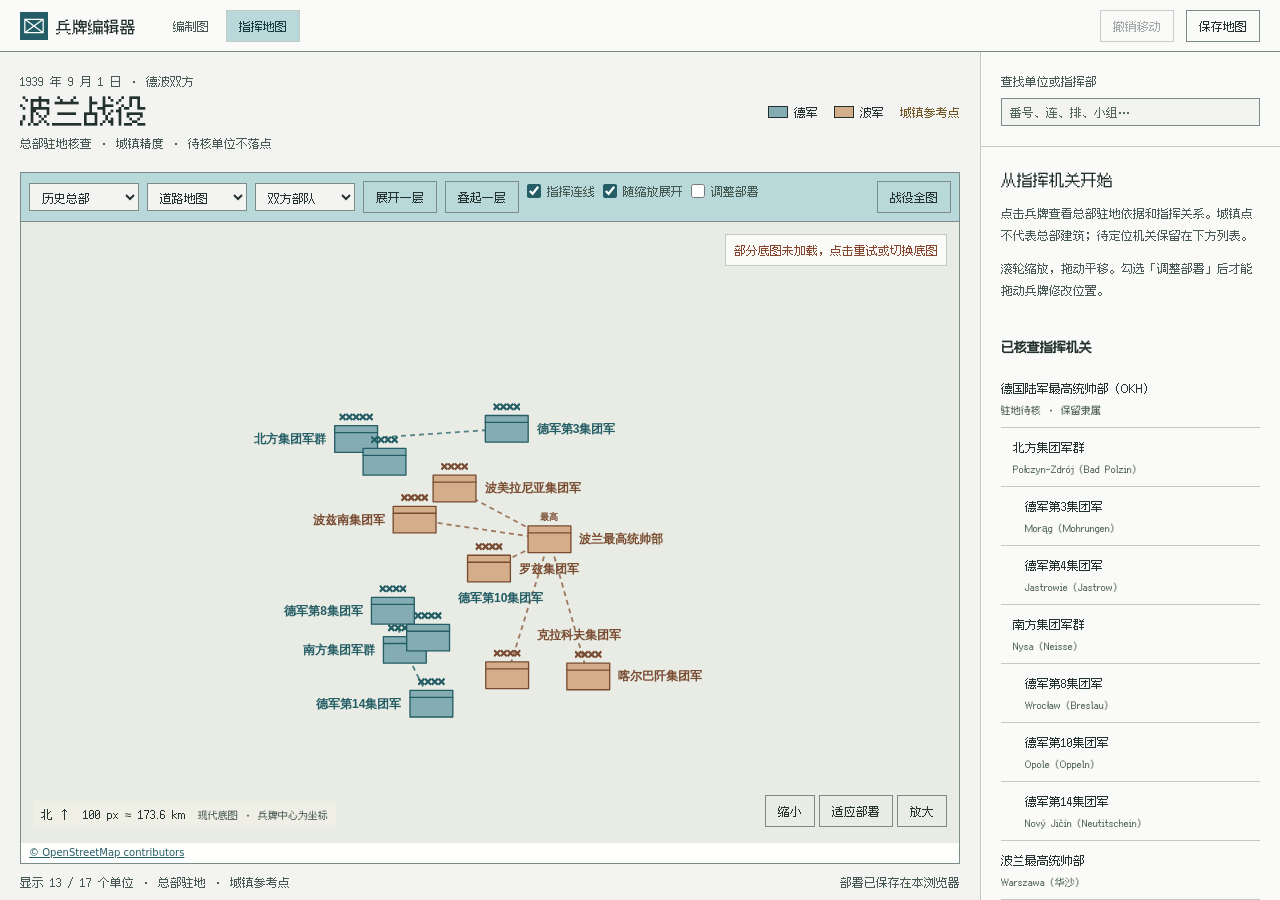
==== commit fddb3857: "Add real basemaps, stable geographic zoom, and sourced historical headquarters" ====
--- a/map.html
+++ b/map.html
@@ -4,22 +4,22 @@
   <meta charset="utf-8"><meta name="viewport" content="width=device-width, initial-scale=1">
   <meta name="theme-color" content="#f3f4f1"><title>波兰战役 · 指挥地图</title>
   <link rel="icon" href="data:image/svg+xml,%3Csvg xmlns='http://www.w3.org/2000/svg' viewBox='0 0 32 32'%3E%3Crect width='32' height='32' fill='%23245d65'/%3E%3Cpath d='M7 10h18v12H7zM7 10l18 12m0-12L7 22' stroke='white' fill='none'/%3E%3C/svg%3E">
-  <link rel="stylesheet" href="assets/styles/editor.css"><link rel="stylesheet" href="assets/hud/fonts.css"><link rel="stylesheet" href="assets/hud/pixel-hud.css"><link rel="stylesheet" href="assets/styles/hud-editor.css"><link rel="stylesheet" href="assets/styles/map.css?v=command-map-1">
-  <script src="src/core/config.js" defer></script><script src="src/data/presets.js" defer></script><script src="src/render/projection.js" defer></script><script src="src/render/symbols.js?v=rank-dot-spacing" defer></script><script src="src/data/poland-1939.js?v=command-map-1" defer></script><script src="src/map/model.js?v=command-map-1" defer></script><script src="src/map/controller.js?v=command-map-1" defer></script>
+  <link rel="stylesheet" href="assets/styles/editor.css"><link rel="stylesheet" href="assets/hud/fonts.css"><link rel="stylesheet" href="assets/hud/pixel-hud.css"><link rel="stylesheet" href="assets/styles/hud-editor.css"><link rel="stylesheet" href="assets/styles/map.css?v=stable-map-2">
+  <script src="src/core/config.js" defer></script><script src="src/data/presets.js" defer></script><script src="src/render/projection.js" defer></script><script src="src/render/symbols.js?v=rank-dot-spacing" defer></script><script src="src/data/poland-1939.js?v=command-levels-2" defer></script><script src="src/data/poland-history.js?v=history-hq-2" defer></script><script src="src/map/model.js?v=stable-map-2" defer></script><script src="src/map/tiles.js?v=stable-map-2" defer></script><script src="src/map/visibility.js?v=stable-map-2" defer></script><script src="src/map/controller.js?v=stable-map-2" defer></script>
 </head>
 <body class="command-map-page">
 <header class="topbar"><a class="brand" href="index.html"><span class="brand-mark"><svg viewBox="0 0 24 18"><path d="M1 1h22v16H1zM1 1l22 16M23 1 1 17" fill="none" stroke="currentColor" stroke-width="1.5"/></svg></span>兵牌编辑器</a><nav class="workspace-nav" aria-label="工作区"><a href="index.html">编制图</a><a href="map.html" aria-current="page">指挥地图</a></nav><div class="topbar-actions"><button id="map-undo" class="button hud-btn" disabled>撤销移动</button><button id="map-export" class="button hud-btn">保存地图</button></div></header>
 <main class="map-shell">
 <section class="map-workspace" aria-label="指挥地图工作区">
-  <header class="map-heading"><div><p class="map-eyebrow">1939 年 9 月 1 日 · 德波双方</p><h1>波兰战役</h1><p class="map-note">历史指挥骨架 · 基层为可编辑示例</p></div><div class="map-legend"><span><i class="german-key"></i>德军</span><span><i class="polish-key"></i>波军</span><span class="estimate-tag">推定部署</span></div></header>
-  <div class="map-toolbar"><label class="sr-only" for="map-side">显示阵营</label><select id="map-side"><option value="both">双方部队</option><option value="german">德军</option><option value="polish">波军</option></select><button id="map-expand" class="button hud-btn">展开一层</button><button id="map-collapse" class="button hud-btn">叠起一层</button><label class="map-check"><input type="checkbox" id="map-links" checked>指挥连线</label><button id="map-overview" class="button hud-btn">战役全图</button></div>
-  <div class="map-board" id="map-board"><svg id="map-svg" role="group" tabindex="0" aria-label="可缩放和拖动的波兰战役指挥地图"><g id="map-world"><g id="map-geography"></g><g id="map-detail-grid"></g><g id="map-connections"></g><g id="map-anchors"></g><g id="map-markers"></g></g></svg><div class="map-focus" id="map-focus" hidden><button id="map-exit-focus" class="button hud-btn">返回全局</button><span id="map-focus-name"></span></div><div class="map-mapkey"><span>北 ↑</span><span id="map-scale"></span><small>边界示意 · 圆点为部署坐标</small></div><div class="map-zoom"><button id="map-zoom-out" class="button hud-btn">缩小</button><button id="map-fit" class="button hud-btn">适应部署</button><button id="map-zoom-in" class="button hud-btn">放大</button></div></div>
+  <header class="map-heading"><div><p class="map-eyebrow">1939 年 9 月 1 日 · 德波双方</p><h1>波兰战役</h1><p class="map-note" id="map-dataset-note">总部驻地核查 · 城镇精度</p></div><div class="map-legend"><span><i class="german-key"></i>德军</span><span><i class="polish-key"></i>波军</span><span id="map-precision-legend" class="estimate-tag">推定部署</span></div></header>
+  <div class="map-toolbar"><label class="sr-only" for="map-deployment-mode">部署资料</label><select id="map-deployment-mode"><option value="history">历史总部</option><option value="example">基层编制示例</option></select><label class="sr-only" for="map-basemap">底图</label><select id="map-basemap"><option value="roads">道路地图</option><option value="terrain">地形地图</option></select><label class="sr-only" for="map-side">显示阵营</label><select id="map-side"><option value="both">双方部队</option><option value="german">德军</option><option value="polish">波军</option></select><button id="map-expand" class="button hud-btn">展开一层</button><button id="map-collapse" class="button hud-btn">叠起一层</button><label class="map-check"><input type="checkbox" id="map-links" checked>指挥连线</label><label class="map-check"><input type="checkbox" id="map-auto-detail" checked>随缩放展开</label><label class="map-check"><input type="checkbox" id="map-edit-deployment">调整部署</label><button id="map-overview" class="button hud-btn">战役全图</button></div>
+  <div class="map-board" id="map-board"><div id="map-tiles" class="map-tiles" aria-hidden="true"></div><button id="map-tile-status" class="map-tile-status" type="button" hidden></button><div id="map-attribution" class="map-attribution"></div><svg id="map-svg" role="group" tabindex="0" aria-label="可缩放和拖动的波兰战役指挥地图"><g id="map-world"><g id="map-geography"></g><g id="map-detail-grid"></g><g id="map-connections"></g><g id="map-anchors"></g><g id="map-markers"></g></g></svg><div class="map-focus" id="map-focus" hidden><button id="map-exit-focus" class="button hud-btn">返回全局</button><span id="map-focus-name"></span></div><div class="map-mapkey"><span>北 ↑</span><span id="map-scale"></span><small>现代底图 · 兵牌中心为坐标</small></div><div class="map-zoom"><button id="map-zoom-out" class="button hud-btn">缩小</button><button id="map-fit" class="button hud-btn">适应部署</button><button id="map-zoom-in" class="button hud-btn">放大</button></div></div>
   <footer class="map-footer"><span id="map-status" role="status"></span><span id="map-save-status">部署保存在本浏览器</span></footer>
 </section>
 <aside class="map-sidebar" aria-label="指挥体系与位置">
   <div class="map-search"><label for="map-search">查找单位或指挥部</label><input id="map-search" type="search" placeholder="番号、连、排、小组…" autocomplete="off"><div id="map-search-results" hidden></div></div>
-  <section id="map-inspector"><div class="map-empty"><h2>从指挥机关开始</h2><p>点击兵牌查看编制与位置，双击逐层展开。选择“查看下属部署”可进入基层。</p><p>拖动兵牌调整部署，滚轮缩放，空白处拖动平移。</p></div></section>
-  <details class="map-sources"><summary>地图与编制说明</summary><p id="map-scope"></p><div id="map-source-links"></div><p>员额与装备仅统计本示例编制，不代表参战实际总数。所有单位和指挥部坐标均可编辑。</p></details>
+  <section id="map-inspector"><div class="map-empty"><h2>从指挥机关开始</h2><p>点击兵牌查看编制与位置，双击逐层展开。选择“查看下属部署”可进入基层。</p><p>滚轮缩放，拖动平移。勾选「调整部署」后才能拖动兵牌修改位置。</p></div></section>
+  <details class="map-sources"><summary>地图与编制说明</summary><p id="map-scope"></p><div id="map-source-links"></div><p>道路、建筑与地形采用现代地理数据，不代表 1939 年当时的道路或国界。底图需联网加载。</p><p>历史总部与基层示例分别保存。历史资料尚不能支持每个班组的精确位置；示例编制不用于历史人数、装备或部署统计。</p></details>
 </aside>
 </main>
 <div id="map-tooltip" class="map-tooltip" role="tooltip" hidden></div>
--- a/assets/styles/map.css
+++ b/assets/styles/map.css
@@ -85,3 +85,20 @@
 
 .map-position-leader { fill:none; stroke:#82948b; stroke-width:1; stroke-dasharray:2 3; vector-effect:non-scaling-stroke; opacity:.7; pointer-events:none; }
 .map-position-anchor { fill:#60766c; pointer-events:none; }
+
+/* Real raster geography shares the same Mercator camera as the SVG command layer. */
+.map-tiles { position:absolute; left:0; top:0; transform-origin:0 0; pointer-events:none; }
+#map-svg { position:relative; z-index:1; }
+.map-attribution { position:absolute; z-index:3; bottom:0; left:0; right:0; display:flex; flex-wrap:wrap; gap:4px 8px; padding:3px 8px; background:#fffffff0; font:10px/1.4 system-ui,sans-serif; }
+.map-attribution a { color:#245d65; text-decoration:underline; }
+.map-tile-status { position:absolute; z-index:4; right:12px; top:12px; max-width:240px; padding:6px 8px; border:1px solid var(--line); background:var(--panel); font-size:12px; }
+.map-tile-status[data-state="failed"] { color:#85452e; }
+.map-focus,.map-zoom,.map-mapkey { z-index:2; }
+.map-zoom,.map-mapkey { bottom:36px; }
+.map-command-link { stroke-width:1.8; opacity:.85; }
+@media(max-width:700px) { .map-mapkey { bottom:78px; } .map-attribution { font-size:9px; } }
+
+.map-marker { cursor:grab; }
+.editing-deployment .map-marker { cursor:move; }
+.map-evidence-link { display:block; margin-top:8px; color:var(--accent); overflow-wrap:anywhere; }
+.map-catalog-note { display:block; margin-top:5px; line-height:1.5; }
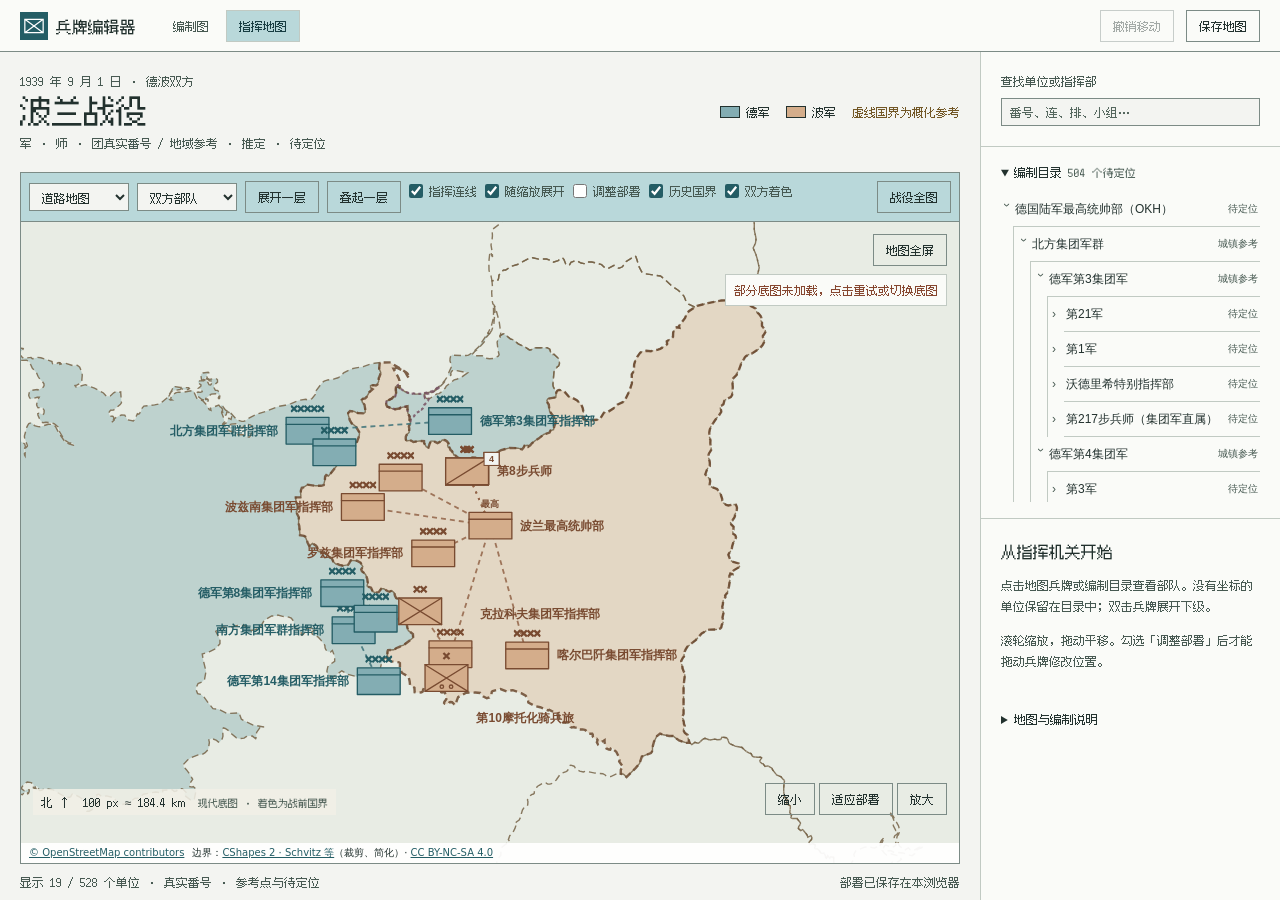
==== commit 3de6b2df: "Expand historical Poland OOB and add headquarters map views and territory colors" ====
--- a/map.html
+++ b/map.html
@@ -4,22 +4,22 @@
   <meta charset="utf-8"><meta name="viewport" content="width=device-width, initial-scale=1">
   <meta name="theme-color" content="#f3f4f1"><title>波兰战役 · 指挥地图</title>
   <link rel="icon" href="data:image/svg+xml,%3Csvg xmlns='http://www.w3.org/2000/svg' viewBox='0 0 32 32'%3E%3Crect width='32' height='32' fill='%23245d65'/%3E%3Cpath d='M7 10h18v12H7zM7 10l18 12m0-12L7 22' stroke='white' fill='none'/%3E%3C/svg%3E">
-  <link rel="stylesheet" href="assets/styles/editor.css"><link rel="stylesheet" href="assets/hud/fonts.css"><link rel="stylesheet" href="assets/hud/pixel-hud.css"><link rel="stylesheet" href="assets/styles/hud-editor.css"><link rel="stylesheet" href="assets/styles/map.css?v=stable-map-2">
-  <script src="src/core/config.js" defer></script><script src="src/data/presets.js" defer></script><script src="src/render/projection.js" defer></script><script src="src/render/symbols.js?v=rank-dot-spacing" defer></script><script src="src/data/poland-1939.js?v=command-levels-2" defer></script><script src="src/data/poland-history.js?v=history-hq-2" defer></script><script src="src/map/model.js?v=stable-map-2" defer></script><script src="src/map/tiles.js?v=stable-map-2" defer></script><script src="src/map/visibility.js?v=stable-map-2" defer></script><script src="src/map/controller.js?v=stable-map-2" defer></script>
+  <link rel="stylesheet" href="assets/styles/editor.css"><link rel="stylesheet" href="assets/hud/fonts.css"><link rel="stylesheet" href="assets/hud/pixel-hud.css"><link rel="stylesheet" href="assets/styles/hud-editor.css"><link rel="stylesheet" href="assets/styles/map.css?v=history-map-5">
+  <script src="src/core/config.js" defer></script><script src="src/data/presets.js" defer></script><script src="src/render/projection.js" defer></script><script src="src/render/symbols.js?v=rank-dot-spacing" defer></script><script src="src/data/poland-oob-german.js?v=oob-2" defer></script><script src="src/data/poland-oob-polish.js?v=oob-2" defer></script><script src="src/data/poland-borders-1939.js?v=borders-3" defer></script><script src="src/data/poland-history.js?v=history-oob-3" defer></script><script src="src/map/model.js?v=history-map-5" defer></script><script src="src/map/tiles.js?v=history-map-5" defer></script><script src="src/map/visibility.js?v=history-map-5" defer></script><script src="src/map/representation.js?v=hq-1" defer></script><script src="src/map/geography.js?v=borders-3" defer></script><script src="src/map/fullscreen.js?v=fullscreen-1" defer></script><script src="src/map/controller.js?v=history-map-5" defer></script>
 </head>
 <body class="command-map-page">
 <header class="topbar"><a class="brand" href="index.html"><span class="brand-mark"><svg viewBox="0 0 24 18"><path d="M1 1h22v16H1zM1 1l22 16M23 1 1 17" fill="none" stroke="currentColor" stroke-width="1.5"/></svg></span>兵牌编辑器</a><nav class="workspace-nav" aria-label="工作区"><a href="index.html">编制图</a><a href="map.html" aria-current="page">指挥地图</a></nav><div class="topbar-actions"><button id="map-undo" class="button hud-btn" disabled>撤销移动</button><button id="map-export" class="button hud-btn">保存地图</button></div></header>
 <main class="map-shell">
 <section class="map-workspace" aria-label="指挥地图工作区">
-  <header class="map-heading"><div><p class="map-eyebrow">1939 年 9 月 1 日 · 德波双方</p><h1>波兰战役</h1><p class="map-note" id="map-dataset-note">总部驻地核查 · 城镇精度</p></div><div class="map-legend"><span><i class="german-key"></i>德军</span><span><i class="polish-key"></i>波军</span><span id="map-precision-legend" class="estimate-tag">推定部署</span></div></header>
-  <div class="map-toolbar"><label class="sr-only" for="map-deployment-mode">部署资料</label><select id="map-deployment-mode"><option value="history">历史总部</option><option value="example">基层编制示例</option></select><label class="sr-only" for="map-basemap">底图</label><select id="map-basemap"><option value="roads">道路地图</option><option value="terrain">地形地图</option></select><label class="sr-only" for="map-side">显示阵营</label><select id="map-side"><option value="both">双方部队</option><option value="german">德军</option><option value="polish">波军</option></select><button id="map-expand" class="button hud-btn">展开一层</button><button id="map-collapse" class="button hud-btn">叠起一层</button><label class="map-check"><input type="checkbox" id="map-links" checked>指挥连线</label><label class="map-check"><input type="checkbox" id="map-auto-detail" checked>随缩放展开</label><label class="map-check"><input type="checkbox" id="map-edit-deployment">调整部署</label><button id="map-overview" class="button hud-btn">战役全图</button></div>
-  <div class="map-board" id="map-board"><div id="map-tiles" class="map-tiles" aria-hidden="true"></div><button id="map-tile-status" class="map-tile-status" type="button" hidden></button><div id="map-attribution" class="map-attribution"></div><svg id="map-svg" role="group" tabindex="0" aria-label="可缩放和拖动的波兰战役指挥地图"><g id="map-world"><g id="map-geography"></g><g id="map-detail-grid"></g><g id="map-connections"></g><g id="map-anchors"></g><g id="map-markers"></g></g></svg><div class="map-focus" id="map-focus" hidden><button id="map-exit-focus" class="button hud-btn">返回全局</button><span id="map-focus-name"></span></div><div class="map-mapkey"><span>北 ↑</span><span id="map-scale"></span><small>现代底图 · 兵牌中心为坐标</small></div><div class="map-zoom"><button id="map-zoom-out" class="button hud-btn">缩小</button><button id="map-fit" class="button hud-btn">适应部署</button><button id="map-zoom-in" class="button hud-btn">放大</button></div></div>
+  <header class="map-heading"><div><p class="map-eyebrow">1939 年 9 月 1 日 · 德波双方</p><h1>波兰战役</h1><p class="map-note" id="map-dataset-note">军 · 师 · 团历史编制</p></div><div class="map-legend"><span><i class="german-key"></i>德军</span><span><i class="polish-key"></i>波军</span><span id="map-precision-legend" class="estimate-tag">推定部署</span></div></header>
+  <div class="map-toolbar"><label class="sr-only" for="map-basemap">底图</label><select id="map-basemap"><option value="roads">道路地图</option><option value="terrain">地形地图</option></select><label class="sr-only" for="map-side">显示阵营</label><select id="map-side"><option value="both">双方部队</option><option value="german">德军</option><option value="polish">波军</option></select><button id="map-expand" class="button hud-btn">展开一层</button><button id="map-collapse" class="button hud-btn">叠起一层</button><label class="map-check"><input type="checkbox" id="map-links" checked>指挥连线</label><label class="map-check"><input type="checkbox" id="map-auto-detail" checked>随缩放展开</label><label class="map-check"><input type="checkbox" id="map-edit-deployment">调整部署</label><label class="map-check"><input type="checkbox" id="map-borders" checked>历史国界</label><label class="map-check"><input type="checkbox" id="map-territories-toggle" checked>双方着色</label><button id="map-overview" class="button hud-btn">战役全图</button></div>
+  <div class="map-board" id="map-board"><div id="map-tiles" class="map-tiles" aria-hidden="true"></div><button id="map-tile-status" class="map-tile-status" type="button" hidden></button><div id="map-attribution" class="map-attribution"><span id="map-basemap-attribution"></span><span id="map-boundary-credit">边界：<a href="https://icr.ethz.ch/data/cshapes/" target="_blank" rel="noopener noreferrer">CShapes 2 · Schvitz 等</a>（裁剪、简化）· <a href="https://creativecommons.org/licenses/by-nc-sa/4.0/" target="_blank" rel="noopener noreferrer">CC BY-NC-SA 4.0</a></span></div><div id="map-fullscreen-tools" class="map-fullscreen-tools" aria-label="全屏地图工具"><button class="button hud-btn" data-map-control="map-expand">展开一层</button><button class="button hud-btn" data-map-control="map-collapse">叠起一层</button><button class="button hud-btn" data-map-control="map-overview">战役全图</button></div><button id="map-fullscreen" class="button hud-btn map-fullscreen-button" type="button" aria-pressed="false">地图全屏</button><svg id="map-svg" role="group" tabindex="0" aria-label="可缩放和拖动的波兰战役指挥地图"><g id="map-world"><g id="map-territories"></g><g id="map-geography"></g><g id="map-detail-grid"></g><g id="map-connections"></g><g id="map-anchors"></g><g id="map-markers"></g></g></svg><div class="map-focus" id="map-focus" hidden><button id="map-exit-focus" class="button hud-btn">返回全局</button><span id="map-focus-name"></span></div><div class="map-mapkey"><span>北 ↑</span><span id="map-scale"></span><small>现代底图 · 着色为战前国界</small></div><div class="map-zoom"><button id="map-zoom-out" class="button hud-btn">缩小</button><button id="map-fit" class="button hud-btn">适应部署</button><button id="map-zoom-in" class="button hud-btn">放大</button></div></div>
   <footer class="map-footer"><span id="map-status" role="status"></span><span id="map-save-status">部署保存在本浏览器</span></footer>
 </section>
 <aside class="map-sidebar" aria-label="指挥体系与位置">
   <div class="map-search"><label for="map-search">查找单位或指挥部</label><input id="map-search" type="search" placeholder="番号、连、排、小组…" autocomplete="off"><div id="map-search-results" hidden></div></div>
-  <section id="map-inspector"><div class="map-empty"><h2>从指挥机关开始</h2><p>点击兵牌查看编制与位置，双击逐层展开。选择“查看下属部署”可进入基层。</p><p>滚轮缩放，拖动平移。勾选「调整部署」后才能拖动兵牌修改位置。</p></div></section>
-  <details class="map-sources"><summary>地图与编制说明</summary><p id="map-scope"></p><div id="map-source-links"></div><p>道路、建筑与地形采用现代地理数据，不代表 1939 年当时的道路或国界。底图需联网加载。</p><p>历史总部与基层示例分别保存。历史资料尚不能支持每个班组的精确位置；示例编制不用于历史人数、装备或部署统计。</p></details>
+  <details class="map-order-of-battle" open><summary>编制目录 <small id="map-catalog-count"></small></summary><div id="map-catalog"></div></details><section id="map-inspector"><div class="map-empty"><h2>从指挥机关开始</h2><p>点击地图兵牌或编制目录查看部队。没有坐标的单位保留在目录中；双击兵牌展开下级。</p><p>滚轮缩放，拖动平移。勾选「调整部署」后才能拖动兵牌修改位置。</p></div></section>
+  <details class="map-sources"><summary>地图与编制说明</summary><p id="map-scope"></p><div id="map-source-links"></div><p id="map-border-note"></p><p>道路、建筑与地形采用现代地理数据，不代表 1939 年当时的道路或国界。底图需联网加载。</p><p>历史编制细化至团级。史料作战区域与推定位置均有说明；待定位单位保留番号和隶属，不补虚构坐标。员额未知，不按零人统计。</p></details>
 </aside>
 </main>
 <div id="map-tooltip" class="map-tooltip" role="tooltip" hidden></div>
--- a/assets/styles/map.css
+++ b/assets/styles/map.css
@@ -12,6 +12,9 @@
 .map-legend i { display:inline-block; width:20px; height:12px; border:1.5px solid; }
 .german-key { background:#83adb3; border-color:#245d65; }
 .polish-key { background:#d4ad8b; border-color:#794b31; }
+.map-territory { stroke:none; pointer-events:none; opacity:.24; }
+.map-territory.germany { fill:#377c88; }
+.map-territory.poland { fill:#d1945c; }
 .estimate-tag { color:#715624; }
 .map-toolbar { display:flex; gap:8px; flex-wrap:wrap; align-items:center; background:var(--hud-bar); padding:8px; border:1px solid var(--hud-border); }
 .map-toolbar select { width:auto; min-width:100px; }
@@ -102,3 +105,44 @@
 .editing-deployment .map-marker { cursor:move; }
 .map-evidence-link { display:block; margin-top:8px; color:var(--accent); overflow-wrap:anywhere; }
 .map-catalog-note { display:block; margin-top:5px; line-height:1.5; }
+
+/* Historical reference lines retain stroke width at every zoom. */
+.map-historical-border { fill:none; stroke:#776448; stroke-width:1.4; stroke-dasharray:7 4; vector-effect:non-scaling-stroke; opacity:.85; pointer-events:stroke; }
+.map-historical-border.poland { stroke:#6c4a30; stroke-width:2.4; }
+.map-historical-border.danzig { stroke:#785264; stroke-width:2.2; stroke-dasharray:3 3; }
+.map-marker.inferred-position .symbol-frame { stroke-dasharray:4 2; }
+.map-marker .map-inference-badge { font-size:9px; font-weight:700; }
+.map-command-link.disputed { stroke:#9a6c26; stroke-dasharray:2 4; }
+#map-basemap-attribution { display:contents; }
+.map-attribution { gap:2px 8px; }
+.map-zoom,.map-mapkey { bottom:48px; }
+.map-order-of-battle { padding:16px 20px; border-bottom:1px solid var(--line); }
+.map-order-of-battle > summary { cursor:pointer; margin-bottom:10px; }
+.map-order-of-battle > summary small { color:var(--secondary); font-size:11px; }
+#map-catalog { max-height:310px; overflow:auto; font-family:"PingFang SC","Microsoft YaHei",sans-serif; }
+.map-tree-branch > summary { display:flex; align-items:center; cursor:pointer; }
+.map-tree-branch > summary::before { content:'›'; flex:none; width:12px; color:var(--secondary); }
+.map-tree-branch[open] > summary::before { transform:rotate(90deg); }
+.map-tree-branch > summary::-webkit-details-marker { display:none; }
+.map-tree-children { margin-left:12px; padding-left:4px; border-left:1px solid var(--line); }
+.map-tree-unit { font:12px/1.5 "PingFang SC","Microsoft YaHei",sans-serif; padding:8px 2px; gap:4px; }
+.map-tree-unit span { min-width:0; overflow-wrap:anywhere; }
+.map-tree-unit small { flex:none; font-size:10px; }
+.map-tree-unit[aria-current="true"] { background:var(--accent-light); color:var(--accent-dark); }
+.map-inference-note { font-size:12px; color:#895c25; line-height:1.7; }
+.map-fullscreen-button { position:absolute; top:12px; right:12px; z-index:5; background:var(--panel); }
+.map-tile-status { top:52px; }
+body.map-fullscreen-open { overflow:hidden; }
+.map-board.map-fullscreen,.map-board:fullscreen { position:fixed; inset:0; width:100vw; height:100dvh; z-index:200; border:0; }
+.map-fullscreen .map-tooltip,.map-fullscreen .unit-context-menu { z-index:220; }
+@media(max-width:700px) { .map-mapkey { bottom:98px; } .map-zoom { bottom:64px; } .map-attribution { font-size:9px; } }
+
+.map-command-link.indirect { stroke-dasharray:2 5; opacity:.7; }
+.map-colocated-badge { pointer-events:none; }
+.map-marker .map-colocated-badge text { font-size:9px; }
+
+.map-fullscreen-tools { display:none; position:absolute; top:12px; left:12px; gap:6px; z-index:4; }
+.map-fullscreen .map-fullscreen-tools { display:flex; }
+.map-fullscreen-tools button { background:var(--panel); }
+.map-fullscreen .map-focus { top:56px; }
+@media(max-width:500px) { .map-fullscreen-tools { gap:3px; left:6px; } .map-fullscreen-tools button { padding-inline:6px; } .map-fullscreen-button { right:6px; } }
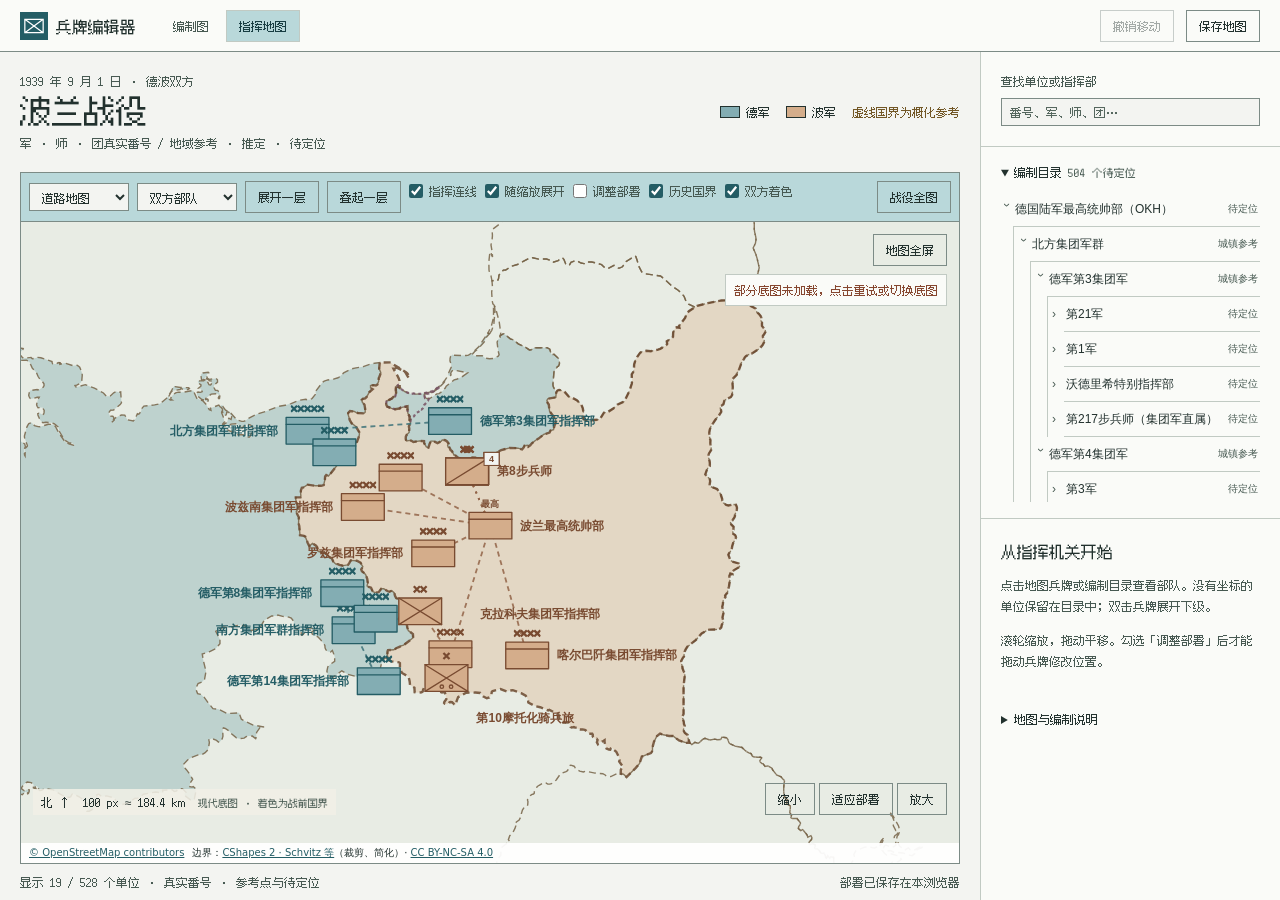
==== commit f66f5d03: "Show pending command branches during map zoom and honor expansion locks" ====
--- a/map.html
+++ b/map.html
@@ -4,8 +4,8 @@
   <meta charset="utf-8"><meta name="viewport" content="width=device-width, initial-scale=1">
   <meta name="theme-color" content="#f3f4f1"><title>波兰战役 · 指挥地图</title>
   <link rel="icon" href="data:image/svg+xml,%3Csvg xmlns='http://www.w3.org/2000/svg' viewBox='0 0 32 32'%3E%3Crect width='32' height='32' fill='%23245d65'/%3E%3Cpath d='M7 10h18v12H7zM7 10l18 12m0-12L7 22' stroke='white' fill='none'/%3E%3C/svg%3E">
-  <link rel="stylesheet" href="assets/styles/editor.css"><link rel="stylesheet" href="assets/hud/fonts.css"><link rel="stylesheet" href="assets/hud/pixel-hud.css"><link rel="stylesheet" href="assets/styles/hud-editor.css"><link rel="stylesheet" href="assets/styles/map.css?v=history-map-5">
-  <script src="src/core/config.js" defer></script><script src="src/data/presets.js" defer></script><script src="src/render/projection.js" defer></script><script src="src/render/symbols.js?v=rank-dot-spacing" defer></script><script src="src/data/poland-oob-german.js?v=oob-2" defer></script><script src="src/data/poland-oob-polish.js?v=oob-2" defer></script><script src="src/data/poland-borders-1939.js?v=borders-3" defer></script><script src="src/data/poland-history.js?v=history-oob-3" defer></script><script src="src/map/model.js?v=history-map-5" defer></script><script src="src/map/tiles.js?v=history-map-5" defer></script><script src="src/map/visibility.js?v=history-map-5" defer></script><script src="src/map/representation.js?v=hq-1" defer></script><script src="src/map/geography.js?v=borders-3" defer></script><script src="src/map/fullscreen.js?v=fullscreen-1" defer></script><script src="src/map/controller.js?v=history-map-5" defer></script>
+  <link rel="stylesheet" href="assets/styles/editor.css"><link rel="stylesheet" href="assets/hud/fonts.css"><link rel="stylesheet" href="assets/hud/pixel-hud.css"><link rel="stylesheet" href="assets/styles/hud-editor.css"><link rel="stylesheet" href="assets/styles/map.css?v=history-map-6">
+  <script src="src/core/config.js" defer></script><script src="src/data/presets.js" defer></script><script src="src/render/projection.js" defer></script><script src="src/render/symbols.js?v=rank-dot-spacing" defer></script><script src="src/data/poland-oob-german.js?v=oob-2" defer></script><script src="src/data/poland-oob-polish.js?v=oob-2" defer></script><script src="src/data/poland-borders-1939.js?v=borders-3" defer></script><script src="src/data/poland-history.js?v=history-oob-3" defer></script><script src="src/map/model.js?v=history-map-6" defer></script><script src="src/map/tiles.js?v=history-map-6" defer></script><script src="src/map/visibility.js?v=history-map-6" defer></script><script src="src/map/representation.js?v=hq-1" defer></script><script src="src/map/geography.js?v=borders-3" defer></script><script src="src/map/fullscreen.js?v=fullscreen-1" defer></script><script src="src/map/controller.js?v=history-map-6" defer></script>
 </head>
 <body class="command-map-page">
 <header class="topbar"><a class="brand" href="index.html"><span class="brand-mark"><svg viewBox="0 0 24 18"><path d="M1 1h22v16H1zM1 1l22 16M23 1 1 17" fill="none" stroke="currentColor" stroke-width="1.5"/></svg></span>兵牌编辑器</a><nav class="workspace-nav" aria-label="工作区"><a href="index.html">编制图</a><a href="map.html" aria-current="page">指挥地图</a></nav><div class="topbar-actions"><button id="map-undo" class="button hud-btn" disabled>撤销移动</button><button id="map-export" class="button hud-btn">保存地图</button></div></header>
@@ -13,11 +13,11 @@
 <section class="map-workspace" aria-label="指挥地图工作区">
   <header class="map-heading"><div><p class="map-eyebrow">1939 年 9 月 1 日 · 德波双方</p><h1>波兰战役</h1><p class="map-note" id="map-dataset-note">军 · 师 · 团历史编制</p></div><div class="map-legend"><span><i class="german-key"></i>德军</span><span><i class="polish-key"></i>波军</span><span id="map-precision-legend" class="estimate-tag">推定部署</span></div></header>
   <div class="map-toolbar"><label class="sr-only" for="map-basemap">底图</label><select id="map-basemap"><option value="roads">道路地图</option><option value="terrain">地形地图</option></select><label class="sr-only" for="map-side">显示阵营</label><select id="map-side"><option value="both">双方部队</option><option value="german">德军</option><option value="polish">波军</option></select><button id="map-expand" class="button hud-btn">展开一层</button><button id="map-collapse" class="button hud-btn">叠起一层</button><label class="map-check"><input type="checkbox" id="map-links" checked>指挥连线</label><label class="map-check"><input type="checkbox" id="map-auto-detail" checked>随缩放展开</label><label class="map-check"><input type="checkbox" id="map-edit-deployment">调整部署</label><label class="map-check"><input type="checkbox" id="map-borders" checked>历史国界</label><label class="map-check"><input type="checkbox" id="map-territories-toggle" checked>双方着色</label><button id="map-overview" class="button hud-btn">战役全图</button></div>
-  <div class="map-board" id="map-board"><div id="map-tiles" class="map-tiles" aria-hidden="true"></div><button id="map-tile-status" class="map-tile-status" type="button" hidden></button><div id="map-attribution" class="map-attribution"><span id="map-basemap-attribution"></span><span id="map-boundary-credit">边界：<a href="https://icr.ethz.ch/data/cshapes/" target="_blank" rel="noopener noreferrer">CShapes 2 · Schvitz 等</a>（裁剪、简化）· <a href="https://creativecommons.org/licenses/by-nc-sa/4.0/" target="_blank" rel="noopener noreferrer">CC BY-NC-SA 4.0</a></span></div><div id="map-fullscreen-tools" class="map-fullscreen-tools" aria-label="全屏地图工具"><button class="button hud-btn" data-map-control="map-expand">展开一层</button><button class="button hud-btn" data-map-control="map-collapse">叠起一层</button><button class="button hud-btn" data-map-control="map-overview">战役全图</button></div><button id="map-fullscreen" class="button hud-btn map-fullscreen-button" type="button" aria-pressed="false">地图全屏</button><svg id="map-svg" role="group" tabindex="0" aria-label="可缩放和拖动的波兰战役指挥地图"><g id="map-world"><g id="map-territories"></g><g id="map-geography"></g><g id="map-detail-grid"></g><g id="map-connections"></g><g id="map-anchors"></g><g id="map-markers"></g></g></svg><div class="map-focus" id="map-focus" hidden><button id="map-exit-focus" class="button hud-btn">返回全局</button><span id="map-focus-name"></span></div><div class="map-mapkey"><span>北 ↑</span><span id="map-scale"></span><small>现代底图 · 着色为战前国界</small></div><div class="map-zoom"><button id="map-zoom-out" class="button hud-btn">缩小</button><button id="map-fit" class="button hud-btn">适应部署</button><button id="map-zoom-in" class="button hud-btn">放大</button></div></div>
+  <div class="map-board" id="map-board"><div id="map-tiles" class="map-tiles" aria-hidden="true"></div><button id="map-tile-status" class="map-tile-status" type="button" hidden></button><div id="map-attribution" class="map-attribution"><span id="map-basemap-attribution"></span><span id="map-boundary-credit">边界：<a href="https://icr.ethz.ch/data/cshapes/" target="_blank" rel="noopener noreferrer">CShapes 2 · Schvitz 等</a>（裁剪、简化）· <a href="https://creativecommons.org/licenses/by-nc-sa/4.0/" target="_blank" rel="noopener noreferrer">CC BY-NC-SA 4.0</a></span></div><div id="map-fullscreen-tools" class="map-fullscreen-tools" aria-label="全屏地图工具"><button class="button hud-btn" data-map-control="map-expand">展开一层</button><button class="button hud-btn" data-map-control="map-collapse">叠起一层</button><button class="button hud-btn" data-map-control="map-overview">战役全图</button></div><button id="map-fullscreen" class="button hud-btn map-fullscreen-button" type="button" aria-pressed="false">地图全屏</button><svg id="map-svg" role="group" tabindex="0" aria-label="可缩放和拖动的波兰战役指挥地图"><g id="map-world"><g id="map-territories"></g><g id="map-geography"></g><g id="map-detail-grid"></g><g id="map-connections"></g><g id="map-anchors"></g><g id="map-markers"></g></g></svg><section id="map-zoom-detail" class="map-zoom-detail" aria-label="缩放展开的编制" hidden></section><div class="map-focus" id="map-focus" hidden><button id="map-exit-focus" class="button hud-btn">返回全局</button><span id="map-focus-name"></span></div><div class="map-mapkey"><span>北 ↑</span><span id="map-scale"></span><small>现代底图 · 着色为战前国界</small></div><div class="map-zoom"><button id="map-zoom-out" class="button hud-btn">缩小</button><button id="map-fit" class="button hud-btn">适应部署</button><button id="map-zoom-in" class="button hud-btn">放大</button></div></div>
   <footer class="map-footer"><span id="map-status" role="status"></span><span id="map-save-status">部署保存在本浏览器</span></footer>
 </section>
 <aside class="map-sidebar" aria-label="指挥体系与位置">
-  <div class="map-search"><label for="map-search">查找单位或指挥部</label><input id="map-search" type="search" placeholder="番号、连、排、小组…" autocomplete="off"><div id="map-search-results" hidden></div></div>
+  <div class="map-search"><label for="map-search">查找单位或指挥部</label><input id="map-search" type="search" placeholder="番号、军、师、团…" autocomplete="off"><div id="map-search-results" hidden></div></div>
   <details class="map-order-of-battle" open><summary>编制目录 <small id="map-catalog-count"></small></summary><div id="map-catalog"></div></details><section id="map-inspector"><div class="map-empty"><h2>从指挥机关开始</h2><p>点击地图兵牌或编制目录查看部队。没有坐标的单位保留在目录中；双击兵牌展开下级。</p><p>滚轮缩放，拖动平移。勾选「调整部署」后才能拖动兵牌修改位置。</p></div></section>
   <details class="map-sources"><summary>地图与编制说明</summary><p id="map-scope"></p><div id="map-source-links"></div><p id="map-border-note"></p><p>道路、建筑与地形采用现代地理数据，不代表 1939 年当时的道路或国界。底图需联网加载。</p><p>历史编制细化至团级。史料作战区域与推定位置均有说明；待定位单位保留番号和隶属，不补虚构坐标。员额未知，不按零人统计。</p></details>
 </aside>
--- a/assets/styles/map.css
+++ b/assets/styles/map.css
@@ -145,4 +145,20 @@
 .map-fullscreen .map-fullscreen-tools { display:flex; }
 .map-fullscreen-tools button { background:var(--panel); }
 .map-fullscreen .map-focus { top:56px; }
+.map-zoom-detail { position:absolute; top:56px; left:12px; z-index:3; width:280px; max-width:calc(100% - 24px); max-height:calc(100% - 180px); overflow:auto; background:var(--panel); border:1px solid var(--line); font:12px/1.5 "PingFang SC","Microsoft YaHei",sans-serif; }
+.map-detail-heading { position:relative; display:flex; flex-direction:column; gap:3px; padding:10px 48px 10px 12px; border-bottom:1px solid var(--line); background:var(--hud-bar); }
+.map-detail-dismiss { position:absolute; top:10px; right:8px; border:0; padding:2px; background:transparent; color:var(--secondary); font:inherit; }
+.map-detail-dismiss:hover { color:var(--text); background:var(--accent-light); }
+.map-detail-heading small,.map-detail-caption,.map-detail-unit small { color:var(--secondary); font-size:11px; }
+.map-detail-caption { padding:8px 12px; margin:0; }
+.map-detail-tree,.map-detail-tree ul { list-style:none; padding:0; margin:0 8px 8px 12px; }
+.map-detail-tree ul { border-left:1px solid var(--line); margin-left:18px; margin-right:0; }
+.map-detail-tree ul:empty { display:none; }
+.map-detail-unit { position:relative; display:flex; align-items:center; gap:6px; width:100%; padding:3px 4px; border:0; text-align:left; background:transparent; color:var(--text); font:inherit; }
+.map-detail-tree ul .map-detail-unit::before { content:''; position:absolute; left:-12px; top:50%; width:12px; border-top:1px solid var(--line); }
+.map-detail-unit > svg { flex:none; }
+.map-detail-unit > span { display:flex; flex-direction:column; min-width:0; overflow-wrap:anywhere; }
+.map-detail-unit:hover,.map-detail-unit[aria-pressed="true"] { background:var(--accent-light); }
+.map-fullscreen .map-zoom-detail:has(~ .map-focus:not([hidden])) { top:96px; }
+@media(max-width:700px) { .map-zoom-detail { top:52px; width:245px; max-height:42%; } }
 @media(max-width:500px) { .map-fullscreen-tools { gap:3px; left:6px; } .map-fullscreen-tools button { padding-inline:6px; } .map-fullscreen-button { right:6px; } }
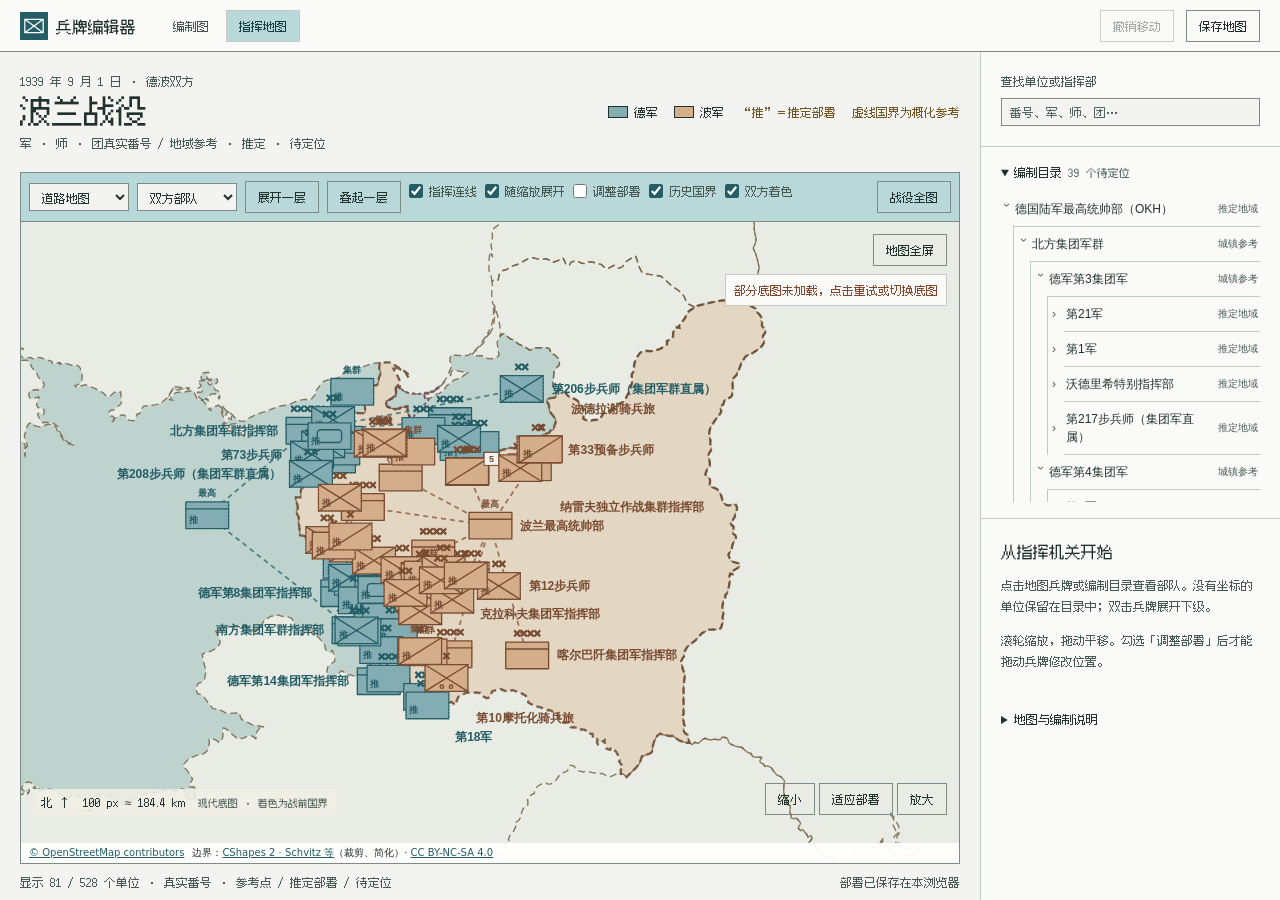
==== commit f37d5e4b: "Place inferred historical formations directly on the command map" ====
--- a/map.html
+++ b/map.html
@@ -4,22 +4,22 @@
   <meta charset="utf-8"><meta name="viewport" content="width=device-width, initial-scale=1">
   <meta name="theme-color" content="#f3f4f1"><title>波兰战役 · 指挥地图</title>
   <link rel="icon" href="data:image/svg+xml,%3Csvg xmlns='http://www.w3.org/2000/svg' viewBox='0 0 32 32'%3E%3Crect width='32' height='32' fill='%23245d65'/%3E%3Cpath d='M7 10h18v12H7zM7 10l18 12m0-12L7 22' stroke='white' fill='none'/%3E%3C/svg%3E">
-  <link rel="stylesheet" href="assets/styles/editor.css"><link rel="stylesheet" href="assets/hud/fonts.css"><link rel="stylesheet" href="assets/hud/pixel-hud.css"><link rel="stylesheet" href="assets/styles/hud-editor.css"><link rel="stylesheet" href="assets/styles/map.css?v=history-map-6">
-  <script src="src/core/config.js" defer></script><script src="src/data/presets.js" defer></script><script src="src/render/projection.js" defer></script><script src="src/render/symbols.js?v=rank-dot-spacing" defer></script><script src="src/data/poland-oob-german.js?v=oob-2" defer></script><script src="src/data/poland-oob-polish.js?v=oob-2" defer></script><script src="src/data/poland-borders-1939.js?v=borders-3" defer></script><script src="src/data/poland-history.js?v=history-oob-3" defer></script><script src="src/map/model.js?v=history-map-6" defer></script><script src="src/map/tiles.js?v=history-map-6" defer></script><script src="src/map/visibility.js?v=history-map-6" defer></script><script src="src/map/representation.js?v=hq-1" defer></script><script src="src/map/geography.js?v=borders-3" defer></script><script src="src/map/fullscreen.js?v=fullscreen-1" defer></script><script src="src/map/controller.js?v=history-map-6" defer></script>
+  <link rel="stylesheet" href="assets/styles/editor.css"><link rel="stylesheet" href="assets/hud/fonts.css"><link rel="stylesheet" href="assets/hud/pixel-hud.css"><link rel="stylesheet" href="assets/styles/hud-editor.css"><link rel="stylesheet" href="assets/styles/map.css?v=history-map-7">
+  <script src="src/core/config.js" defer></script><script src="src/data/presets.js" defer></script><script src="src/render/projection.js" defer></script><script src="src/render/symbols.js?v=rank-dot-spacing" defer></script><script src="src/data/poland-oob-german.js?v=oob-2" defer></script><script src="src/data/poland-oob-polish.js?v=oob-2" defer></script><script src="src/data/poland-borders-1939.js?v=borders-3" defer></script><script src="src/data/poland-history.js?v=history-oob-3" defer></script><script src="src/map/model.js?v=history-map-7" defer></script><script src="src/map/tiles.js?v=history-map-7" defer></script><script src="src/map/visibility.js?v=history-map-7" defer></script><script src="src/map/representation.js?v=hq-1" defer></script><script src="src/map/geography.js?v=borders-3" defer></script><script src="src/map/fullscreen.js?v=fullscreen-1" defer></script><script src="src/data/poland-deployment-german.js?v=deployment-1" defer></script><script src="src/data/poland-deployment-polish.js?v=deployment-1" defer></script><script src="src/map/deployment.js?v=deployment-1" defer></script><script src="src/map/controller.js?v=history-map-7" defer></script>
 </head>
 <body class="command-map-page">
 <header class="topbar"><a class="brand" href="index.html"><span class="brand-mark"><svg viewBox="0 0 24 18"><path d="M1 1h22v16H1zM1 1l22 16M23 1 1 17" fill="none" stroke="currentColor" stroke-width="1.5"/></svg></span>兵牌编辑器</a><nav class="workspace-nav" aria-label="工作区"><a href="index.html">编制图</a><a href="map.html" aria-current="page">指挥地图</a></nav><div class="topbar-actions"><button id="map-undo" class="button hud-btn" disabled>撤销移动</button><button id="map-export" class="button hud-btn">保存地图</button></div></header>
 <main class="map-shell">
 <section class="map-workspace" aria-label="指挥地图工作区">
-  <header class="map-heading"><div><p class="map-eyebrow">1939 年 9 月 1 日 · 德波双方</p><h1>波兰战役</h1><p class="map-note" id="map-dataset-note">军 · 师 · 团历史编制</p></div><div class="map-legend"><span><i class="german-key"></i>德军</span><span><i class="polish-key"></i>波军</span><span id="map-precision-legend" class="estimate-tag">推定部署</span></div></header>
+  <header class="map-heading"><div><p class="map-eyebrow">1939 年 9 月 1 日 · 德波双方</p><h1>波兰战役</h1><p class="map-note" id="map-dataset-note">军 · 师 · 团历史编制与推定部署</p></div><div class="map-legend"><span><i class="german-key"></i>德军</span><span><i class="polish-key"></i>波军</span><span class="estimate-tag">“推”＝推定部署</span><span id="map-precision-legend" class="estimate-tag">推定部署</span></div></header>
   <div class="map-toolbar"><label class="sr-only" for="map-basemap">底图</label><select id="map-basemap"><option value="roads">道路地图</option><option value="terrain">地形地图</option></select><label class="sr-only" for="map-side">显示阵营</label><select id="map-side"><option value="both">双方部队</option><option value="german">德军</option><option value="polish">波军</option></select><button id="map-expand" class="button hud-btn">展开一层</button><button id="map-collapse" class="button hud-btn">叠起一层</button><label class="map-check"><input type="checkbox" id="map-links" checked>指挥连线</label><label class="map-check"><input type="checkbox" id="map-auto-detail" checked>随缩放展开</label><label class="map-check"><input type="checkbox" id="map-edit-deployment">调整部署</label><label class="map-check"><input type="checkbox" id="map-borders" checked>历史国界</label><label class="map-check"><input type="checkbox" id="map-territories-toggle" checked>双方着色</label><button id="map-overview" class="button hud-btn">战役全图</button></div>
-  <div class="map-board" id="map-board"><div id="map-tiles" class="map-tiles" aria-hidden="true"></div><button id="map-tile-status" class="map-tile-status" type="button" hidden></button><div id="map-attribution" class="map-attribution"><span id="map-basemap-attribution"></span><span id="map-boundary-credit">边界：<a href="https://icr.ethz.ch/data/cshapes/" target="_blank" rel="noopener noreferrer">CShapes 2 · Schvitz 等</a>（裁剪、简化）· <a href="https://creativecommons.org/licenses/by-nc-sa/4.0/" target="_blank" rel="noopener noreferrer">CC BY-NC-SA 4.0</a></span></div><div id="map-fullscreen-tools" class="map-fullscreen-tools" aria-label="全屏地图工具"><button class="button hud-btn" data-map-control="map-expand">展开一层</button><button class="button hud-btn" data-map-control="map-collapse">叠起一层</button><button class="button hud-btn" data-map-control="map-overview">战役全图</button></div><button id="map-fullscreen" class="button hud-btn map-fullscreen-button" type="button" aria-pressed="false">地图全屏</button><svg id="map-svg" role="group" tabindex="0" aria-label="可缩放和拖动的波兰战役指挥地图"><g id="map-world"><g id="map-territories"></g><g id="map-geography"></g><g id="map-detail-grid"></g><g id="map-connections"></g><g id="map-anchors"></g><g id="map-markers"></g></g></svg><section id="map-zoom-detail" class="map-zoom-detail" aria-label="缩放展开的编制" hidden></section><div class="map-focus" id="map-focus" hidden><button id="map-exit-focus" class="button hud-btn">返回全局</button><span id="map-focus-name"></span></div><div class="map-mapkey"><span>北 ↑</span><span id="map-scale"></span><small>现代底图 · 着色为战前国界</small></div><div class="map-zoom"><button id="map-zoom-out" class="button hud-btn">缩小</button><button id="map-fit" class="button hud-btn">适应部署</button><button id="map-zoom-in" class="button hud-btn">放大</button></div></div>
+  <div class="map-board" id="map-board"><div id="map-tiles" class="map-tiles" aria-hidden="true"></div><button id="map-tile-status" class="map-tile-status" type="button" hidden></button><div id="map-attribution" class="map-attribution"><span id="map-basemap-attribution"></span><span id="map-boundary-credit">边界：<a href="https://icr.ethz.ch/data/cshapes/" target="_blank" rel="noopener noreferrer">CShapes 2 · Schvitz 等</a>（裁剪、简化）· <a href="https://creativecommons.org/licenses/by-nc-sa/4.0/" target="_blank" rel="noopener noreferrer">CC BY-NC-SA 4.0</a></span></div><div id="map-fullscreen-tools" class="map-fullscreen-tools" aria-label="全屏地图工具"><button class="button hud-btn" data-map-control="map-expand">展开一层</button><button class="button hud-btn" data-map-control="map-collapse">叠起一层</button><button class="button hud-btn" data-map-control="map-overview">战役全图</button></div><button id="map-fullscreen" class="button hud-btn map-fullscreen-button" type="button" aria-pressed="false">地图全屏</button><svg id="map-svg" role="group" tabindex="0" aria-label="可缩放和拖动的波兰战役指挥地图"><g id="map-world"><g id="map-territories"></g><g id="map-geography"></g><g id="map-detail-grid"></g><g id="map-connections"></g><g id="map-anchors"></g><g id="map-markers"></g></g></svg><div class="map-focus" id="map-focus" hidden><button id="map-exit-focus" class="button hud-btn">返回全局</button><span id="map-focus-name"></span></div><div class="map-mapkey"><span>北 ↑</span><span id="map-scale"></span><small>现代底图 · 着色为战前国界</small></div><div class="map-zoom"><button id="map-zoom-out" class="button hud-btn">缩小</button><button id="map-fit" class="button hud-btn">适应部署</button><button id="map-zoom-in" class="button hud-btn">放大</button></div></div>
   <footer class="map-footer"><span id="map-status" role="status"></span><span id="map-save-status">部署保存在本浏览器</span></footer>
 </section>
 <aside class="map-sidebar" aria-label="指挥体系与位置">
   <div class="map-search"><label for="map-search">查找单位或指挥部</label><input id="map-search" type="search" placeholder="番号、军、师、团…" autocomplete="off"><div id="map-search-results" hidden></div></div>
   <details class="map-order-of-battle" open><summary>编制目录 <small id="map-catalog-count"></small></summary><div id="map-catalog"></div></details><section id="map-inspector"><div class="map-empty"><h2>从指挥机关开始</h2><p>点击地图兵牌或编制目录查看部队。没有坐标的单位保留在目录中；双击兵牌展开下级。</p><p>滚轮缩放，拖动平移。勾选「调整部署」后才能拖动兵牌修改位置。</p></div></section>
-  <details class="map-sources"><summary>地图与编制说明</summary><p id="map-scope"></p><div id="map-source-links"></div><p id="map-border-note"></p><p>道路、建筑与地形采用现代地理数据，不代表 1939 年当时的道路或国界。底图需联网加载。</p><p>历史编制细化至团级。史料作战区域与推定位置均有说明；待定位单位保留番号和隶属，不补虚构坐标。员额未知，不按零人统计。</p></details>
+  <details class="map-sources"><summary>地图与编制说明</summary><p id="map-scope"></p><div id="map-source-links"></div><p id="map-border-note"></p><p>道路、建筑与地形采用现代地理数据，不代表 1939 年当时的道路或国界。底图需联网加载。</p><p>历史编制细化至团级。史料作战区域与推定位置均有说明；推定兵牌直接在地图显示，悬停可看依据；缺少可靠地域的单位仍保留待定位。员额未知，不按零人统计。</p></details>
 </aside>
 </main>
 <div id="map-tooltip" class="map-tooltip" role="tooltip" hidden></div>
--- a/assets/styles/map.css
+++ b/assets/styles/map.css
@@ -145,20 +145,6 @@
 .map-fullscreen .map-fullscreen-tools { display:flex; }
 .map-fullscreen-tools button { background:var(--panel); }
 .map-fullscreen .map-focus { top:56px; }
-.map-zoom-detail { position:absolute; top:56px; left:12px; z-index:3; width:280px; max-width:calc(100% - 24px); max-height:calc(100% - 180px); overflow:auto; background:var(--panel); border:1px solid var(--line); font:12px/1.5 "PingFang SC","Microsoft YaHei",sans-serif; }
-.map-detail-heading { position:relative; display:flex; flex-direction:column; gap:3px; padding:10px 48px 10px 12px; border-bottom:1px solid var(--line); background:var(--hud-bar); }
-.map-detail-dismiss { position:absolute; top:10px; right:8px; border:0; padding:2px; background:transparent; color:var(--secondary); font:inherit; }
-.map-detail-dismiss:hover { color:var(--text); background:var(--accent-light); }
-.map-detail-heading small,.map-detail-caption,.map-detail-unit small { color:var(--secondary); font-size:11px; }
-.map-detail-caption { padding:8px 12px; margin:0; }
-.map-detail-tree,.map-detail-tree ul { list-style:none; padding:0; margin:0 8px 8px 12px; }
-.map-detail-tree ul { border-left:1px solid var(--line); margin-left:18px; margin-right:0; }
-.map-detail-tree ul:empty { display:none; }
-.map-detail-unit { position:relative; display:flex; align-items:center; gap:6px; width:100%; padding:3px 4px; border:0; text-align:left; background:transparent; color:var(--text); font:inherit; }
-.map-detail-tree ul .map-detail-unit::before { content:''; position:absolute; left:-12px; top:50%; width:12px; border-top:1px solid var(--line); }
-.map-detail-unit > svg { flex:none; }
-.map-detail-unit > span { display:flex; flex-direction:column; min-width:0; overflow-wrap:anywhere; }
-.map-detail-unit:hover,.map-detail-unit[aria-pressed="true"] { background:var(--accent-light); }
-.map-fullscreen .map-zoom-detail:has(~ .map-focus:not([hidden])) { top:96px; }
-@media(max-width:700px) { .map-zoom-detail { top:52px; width:245px; max-height:42%; } }
 @media(max-width:500px) { .map-fullscreen-tools { gap:3px; left:6px; } .map-fullscreen-tools button { padding-inline:6px; } .map-fullscreen-button { right:6px; } }
+
+.map-legend { flex-wrap:wrap; gap:8px 16px; }
